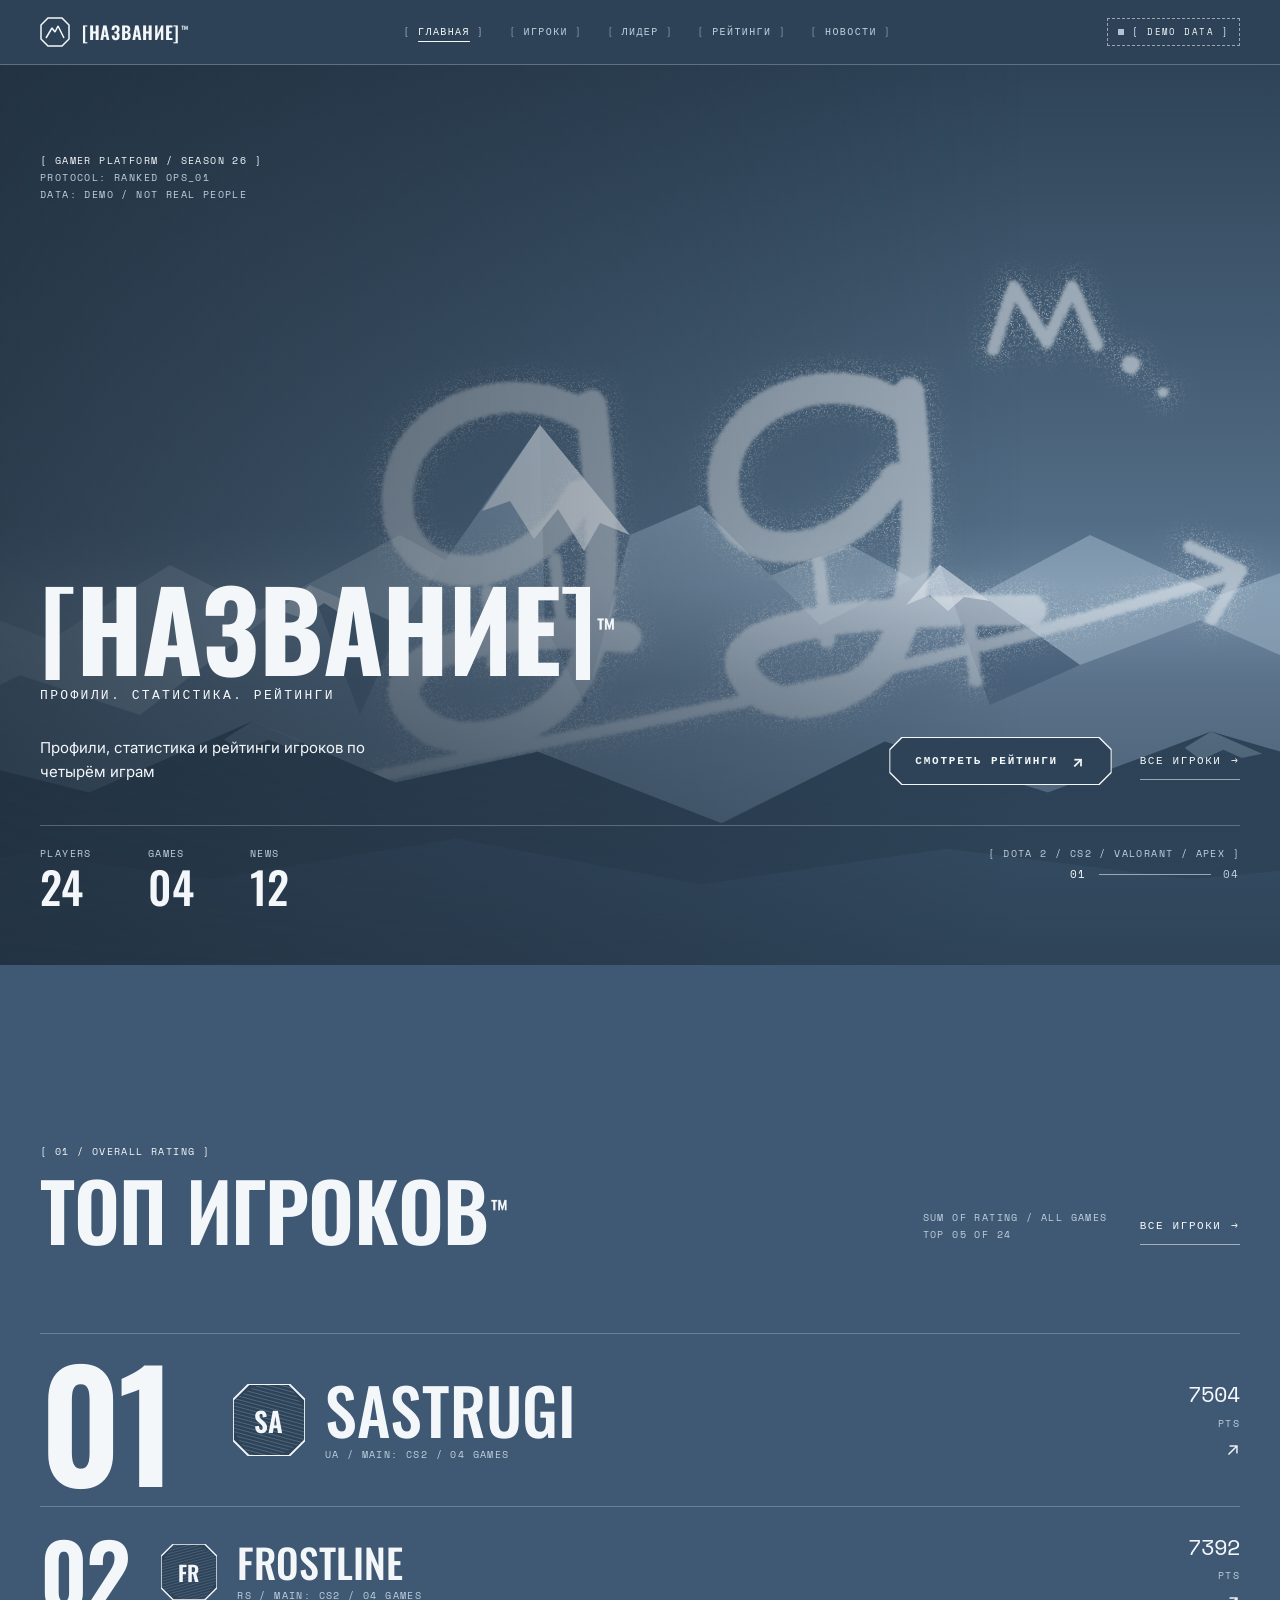
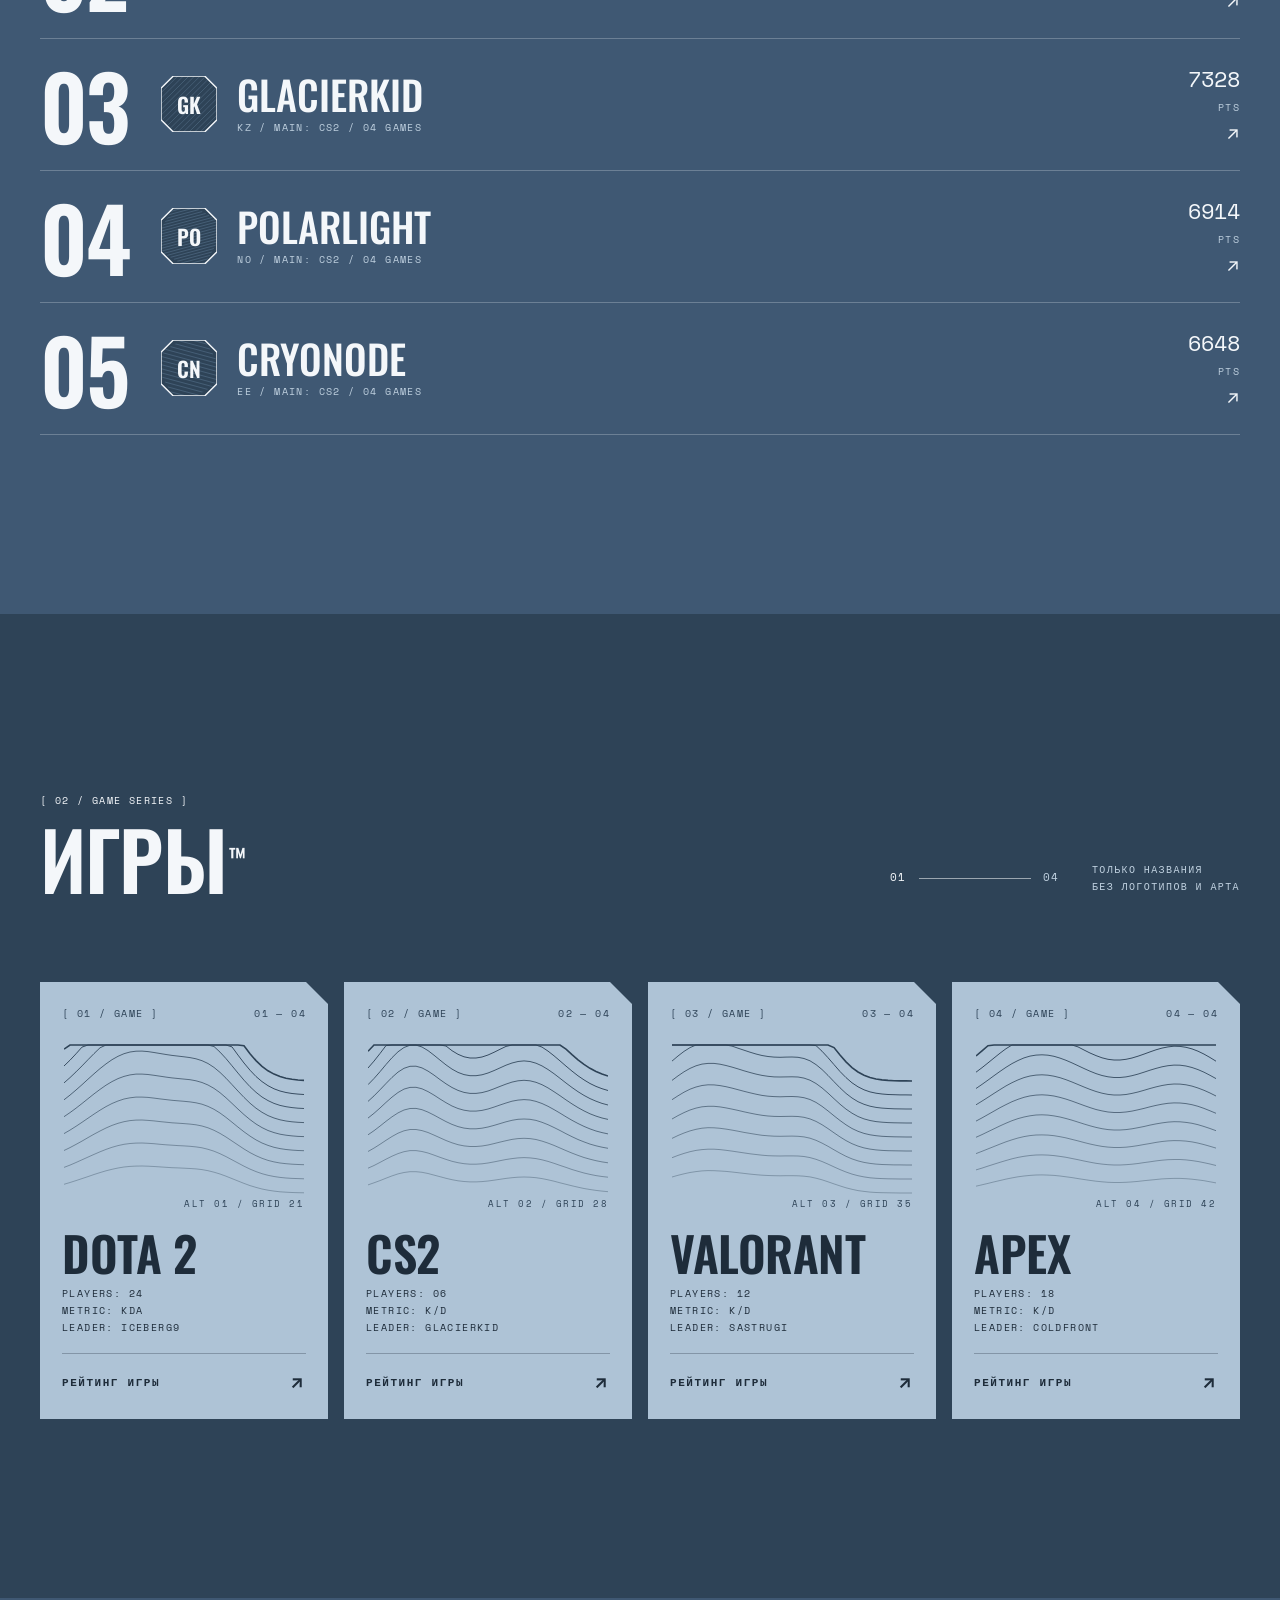
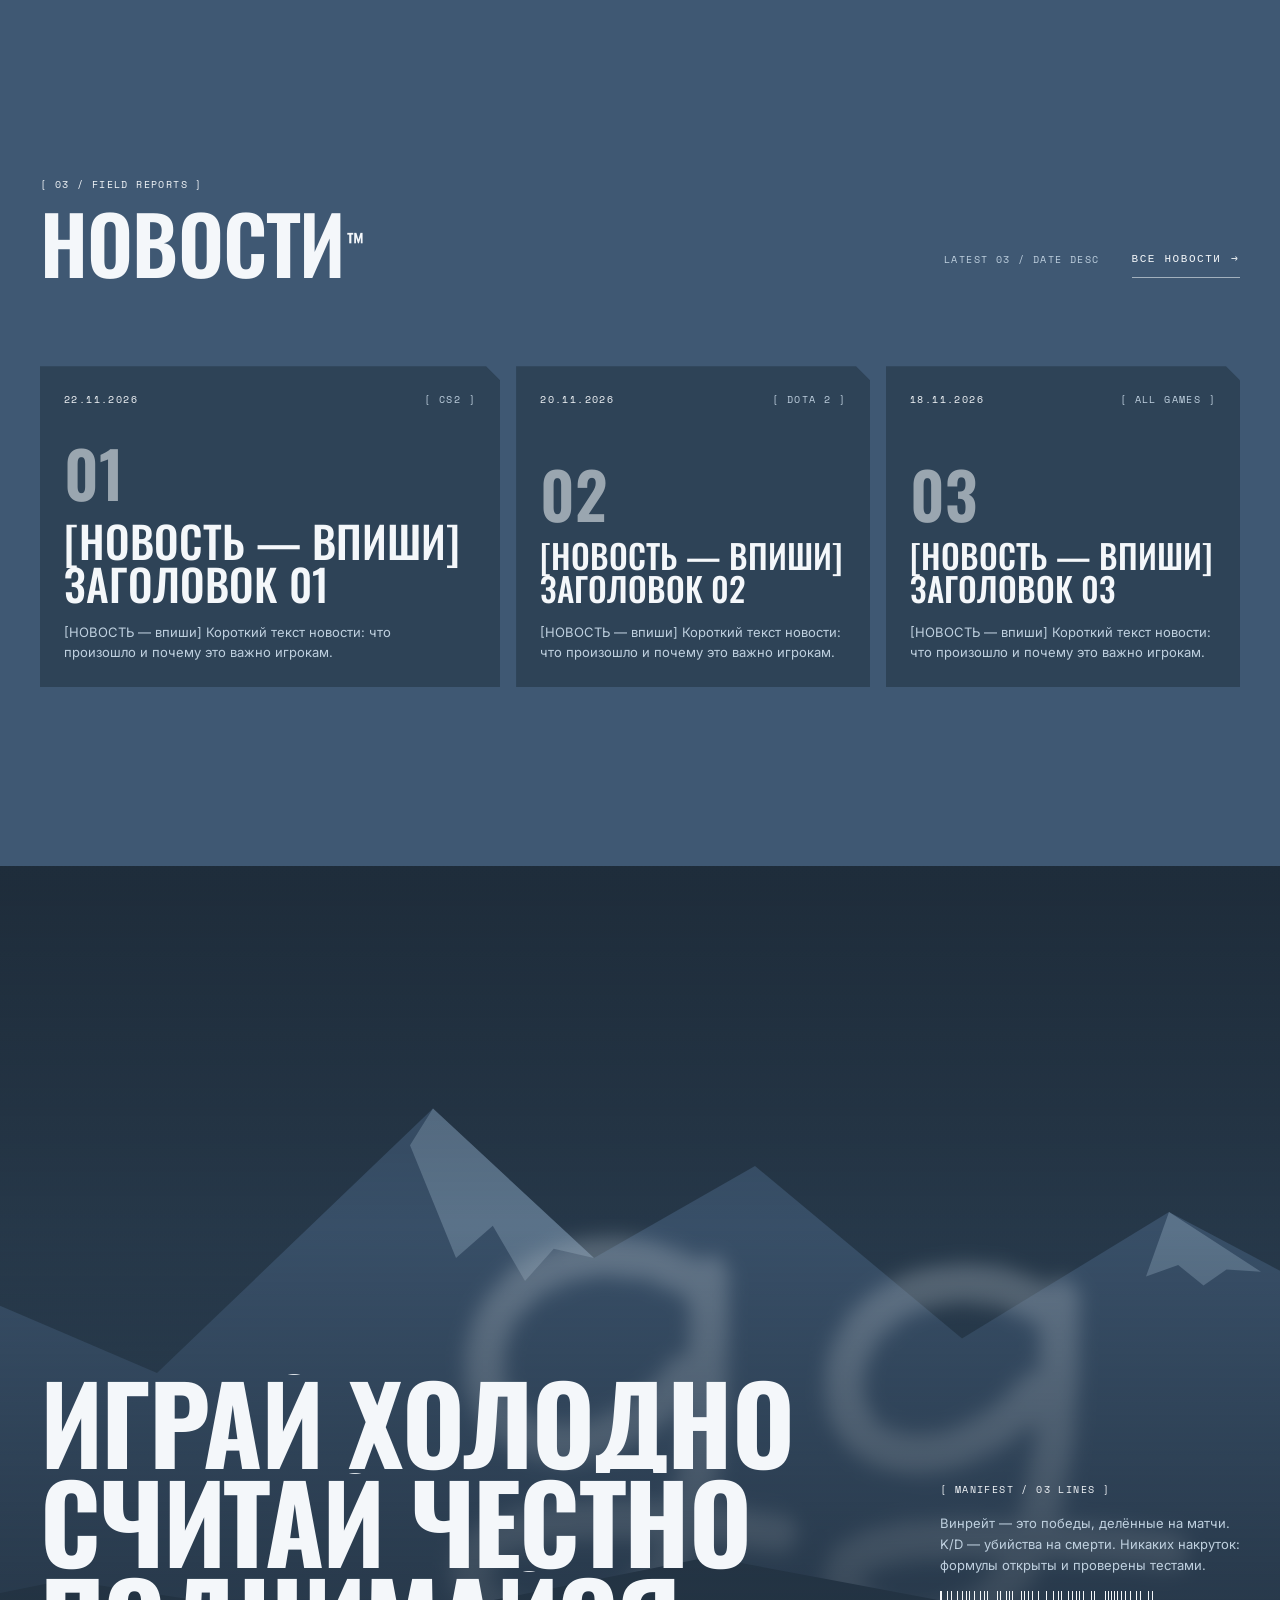
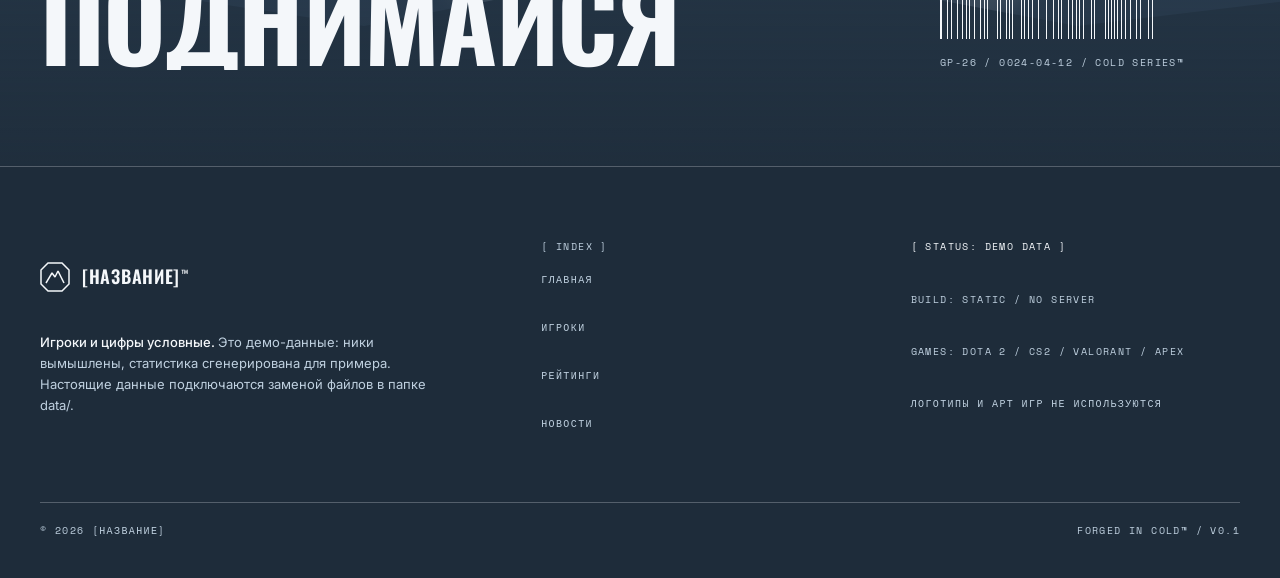
==== index.html @ 5637ffd3 "T01: каркас, стиль Arctic, данные и главная Autopilot-Run: 2026-11-24-arctic-portfolio Requirements:" ====
<!doctype html>
<html lang="ru" class="theme-arctic">
<head>
  <meta charset="utf-8">
  <meta name="viewport" content="width=device-width, initial-scale=1">
  <title>[НАЗВАНИЕ] — платформа для геймеров</title>
  <meta name="description" content="Профили игроков, статистика, рейтинги и новости по Dota 2, CS2, Valorant и Apex Legends. Демо-данные.">
  <meta name="theme-color" content="#2E4357">
  <link rel="icon" href="data:image/svg+xml,%3Csvg xmlns='http://www.w3.org/2000/svg' viewBox='0 0 30 30'%3E%3Crect width='30' height='30' fill='%232E4357'/%3E%3Cpath d='M6 21 L12 11 L15 15 L18 9 L24 21' fill='none' stroke='%23F4F7FA' stroke-width='2'/%3E%3C/svg%3E">
  <link rel="preconnect" href="https://fonts.googleapis.com">
  <link rel="preconnect" href="https://fonts.gstatic.com" crossorigin>
  <link href="https://fonts.googleapis.com/css2?family=Oswald:wght@500;600;700&family=Space+Mono:wght@400;700&family=Inter:wght@400;500&display=swap" rel="stylesheet">
  <link rel="stylesheet" href="css/arctic.css">
  <link rel="stylesheet" href="css/home.css">
  <script>document.documentElement.classList.add("js");</script>
  <script defer src="data/site.js"></script>
  <script defer src="data/games.js"></script>
  <script defer src="data/players.js"></script>
  <script defer src="data/news.js"></script>
  <script defer src="js/core.js"></script>
  <script defer src="js/ui.js"></script>
  <script defer src="js/pages/home.js"></script>
</head>
<body>
  <a class="skip-link" href="#main">К содержанию</a>
  <noscript>
    <p class="noscript-note">[ NO JS ] Профили, статистика и рейтинги собираются скриптом — включите JavaScript. Разделы сайта доступны по ссылкам ниже.</p>
  </noscript>

  <header data-gp-header class="site-header">
    <div class="container site-header__bar">
      <a class="logo" href="index.html"><span class="logo__name">[НАЗВАНИЕ]</span></a>
      <nav class="nav" aria-label="Основное меню">
        <ul class="nav__list">
          <li><a class="nav__link" href="index.html" aria-current="page">[ Главная ]</a></li>
          <li><a class="nav__link" href="players.html">[ Игроки ]</a></li>
          <li><a class="nav__link" href="rankings.html">[ Рейтинги ]</a></li>
          <li><a class="nav__link" href="news.html">[ Новости ]</a></li>
        </ul>
      </nav>
      <span class="demo-badge">[ DEMO DATA ]</span>
    </div>
  </header>

  <main id="main" class="page">
    <!-- HERO: слои глубины — горы → граффити-тег → передний хребет → контент -->
    <section class="hero" aria-labelledby="hero-title">
      <div class="hero__layers" aria-hidden="true">
        <svg class="hero__mountains" data-parallax="0.18" viewBox="0 0 1600 900" preserveAspectRatio="xMidYMax slice" focusable="false">
          <defs>
            <linearGradient id="sky" x1="0" y1="0" x2="0" y2="1">
              <stop offset="0" stop-color="#2E4357"/>
              <stop offset=".55" stop-color="#557089"/>
              <stop offset=".82" stop-color="#8FA8BF"/>
            </linearGradient>
            <linearGradient id="mist" x1="0" y1="0" x2="0" y2="1">
              <stop offset="0" stop-color="#AEC3D6" stop-opacity="0"/>
              <stop offset="1" stop-color="#AEC3D6" stop-opacity=".45"/>
            </linearGradient>
            <linearGradient id="peak" x1="0" y1="0" x2="0" y2="1">
              <stop offset="0" stop-color="#8FA8BF"/>
              <stop offset="1" stop-color="#3F5873"/>
            </linearGradient>
          </defs>
          <rect width="1600" height="900" fill="url(#sky)"/>
          <path d="M0 600 L120 540 L210 575 L330 500 L420 545 L560 470 L650 520 L760 455 L880 530 L1010 480 L1120 540 L1250 470 L1380 530 L1490 490 L1600 540 V900 H0Z" fill="#AEC3D6" opacity=".45"/>
          <rect y="460" width="1600" height="220" fill="url(#mist)"/>
          <path d="M0 700 L180 610 L300 650 L470 520 L560 560 L700 360 L790 470 L860 440 L980 560 L1100 500 L1240 600 L1360 555 L1600 660 V900 H0Z" fill="url(#peak)"/>
          <path d="M700 360 L790 470 L745 640 L705 560 Z M470 520 L560 560 L520 650 Z M1100 500 L1240 600 L1150 640 Z" fill="#3F5873" opacity=".55"/>
          <path d="M700 360 L790 470 L760 458 L744 486 L718 444 L694 474 L670 436 L642 446 Z" fill="#DCE6EF" opacity=".85"/>
          <path d="M470 520 L520 542 L500 548 L484 538 L462 553 L438 545 Z M1100 500 L1150 536 L1124 532 L1108 546 L1090 530 L1066 540 Z" fill="#DCE6EF" opacity=".7"/>
          <rect y="620" width="1600" height="160" fill="url(#mist)"/>
        </svg>

        <svg class="hero__tag" data-parallax="0.08" viewBox="0 0 1000 460" focusable="false">
          <defs>
            <filter id="spray" x="-15%" y="-15%" width="130%" height="130%">
              <feTurbulence type="fractalNoise" baseFrequency=".9" numOctaves="2" seed="7" result="noise"/>
              <feDisplacementMap in="SourceGraphic" in2="noise" scale="9" xChannelSelector="R" yChannelSelector="G" result="rough"/>
              <feMorphology in="SourceAlpha" operator="dilate" radius="9" result="fat"/>
              <feGaussianBlur in="fat" stdDeviation="9" result="halo"/>
              <feColorMatrix in="noise" type="matrix" values="0 0 0 0 .957  0 0 0 0 .969  0 0 0 0 .98  9 0 0 0 -5.1" result="dots"/>
              <feComposite in="dots" in2="halo" operator="in" result="overspray"/>
              <feGaussianBlur in="rough" stdDeviation="1" result="soft"/>
              <feMerge><feMergeNode in="overspray"/><feMergeNode in="soft"/></feMerge>
            </filter>
          </defs>
          <g filter="url(#spray)" fill="none" stroke="#F4F7FA" stroke-linecap="round" stroke-linejoin="round">
            <g stroke-width="30">
              <path d="M300 120 C230 60 110 90 105 180 C100 265 215 280 280 190"/>
              <path d="M300 105 C300 200 300 300 262 360 C225 420 120 430 95 375 C75 330 160 300 310 330"/>
              <path d="M600 140 C535 85 420 115 418 200 C416 275 520 285 585 205"/>
              <path d="M605 125 C605 220 600 310 565 365 C530 420 440 425 420 380 C400 340 470 320 700 345"/>
            </g>
            <g stroke-width="12">
              <path d="M60 438 C300 412 560 400 900 330"/>
              <path d="M858 300 L905 328 L872 372"/>
              <path d="M690 92 L716 34 L742 90 L772 40 L790 98"/>
              <path d="M182 272 L182 332 M250 248 L250 298 M502 278 L502 345 M640 352 L640 398"/>
            </g>
            <g fill="#F4F7FA" stroke="none">
              <circle cx="182" cy="340" r="8"/><circle cx="250" cy="306" r="7"/>
              <circle cx="502" cy="353" r="8"/><circle cx="640" cy="406" r="7"/>
              <circle cx="820" cy="120" r="9"/><circle cx="848" cy="150" r="5"/>
            </g>
          </g>
        </svg>

        <svg class="hero__ridge" data-parallax="0.04" viewBox="0 0 1600 300" preserveAspectRatio="xMidYMax slice" focusable="false">
          <path d="M0 150 L140 100 L260 130 L420 60 L560 120 L700 90 L880 160 L1040 80 L1200 130 L1360 70 L1600 140 V300 H0Z" fill="#2E4357"/>
          <path d="M420 60 L470 80 L455 86 L436 78 L410 90 L392 78 Z M1360 70 L1410 92 L1390 96 L1372 88 L1350 98 L1334 86 Z" fill="#8FA8BF" opacity=".6"/>
          <path d="M0 220 L200 190 L380 215 L620 175 L860 220 L1100 185 L1340 215 L1600 190 V300 H0Z" fill="#3F5873"/>
        </svg>
      </div>

      <div class="container hero__content">
        <div class="hero__meta label-stack" data-reveal>
          <span class="label label--strong">[ GAMER PLATFORM / SEASON 26 ]</span>
          <span class="label">PROTOCOL: RANKED OPS_01</span>
          <span class="label">DATA: DEMO / NOT REAL PEOPLE</span>
        </div>

        <h1 class="h-mega hero__title reveal-lines" id="hero-title">
          <span class="line-mask"><span><span data-site-name>[НАЗВАНИЕ]</span><span class="tm" aria-hidden="true">™</span></span></span>
          <span class="line-mask hero__title-sub" style="--i:1"><span>Профили. Статистика. Рейтинги</span></span>
        </h1>

        <div class="hero__foot">
          <p class="lead hero__lead" data-reveal style="--i:2" data-site-tagline>Профили, статистика и рейтинги игроков по четырём играм</p>
          <div class="hero__actions" data-reveal style="--i:3">
            <a class="btn-oct btn-oct--deep" href="rankings.html"><span>Смотреть рейтинги</span><span class="btn-oct__arrow" aria-hidden="true">↗</span></a>
            <a class="link-arrow" href="players.html">Все игроки <span aria-hidden="true">→</span></a>
          </div>
        </div>

        <dl class="hero__stats" data-reveal style="--i:4">
          <div><dt class="label">PLAYERS</dt><dd data-stat="players">24</dd></div>
          <div><dt class="label">GAMES</dt><dd data-stat="games">04</dd></div>
          <div><dt class="label">NEWS</dt><dd data-stat="news">12</dd></div>
          <div class="hero__stats-counter">
            <dt class="label">[ DOTA 2 / CS2 / VALORANT / APEX ]</dt>
            <dd><span class="counter" aria-label="четыре игры"><span aria-hidden="true">01</span><span class="counter__line" aria-hidden="true"></span><span class="counter__total" aria-hidden="true">04</span></span></dd>
          </div>
        </dl>
      </div>
    </section>

    <!-- ТОП ИГРОКОВ -->
    <section class="section top" aria-labelledby="top-title">
      <div class="container">
        <div class="section-head">
          <div class="section-head__meta">
            <span class="label label--strong" data-reveal>[ 01 / OVERALL RATING ]</span>
            <h2 class="h2" id="top-title" data-reveal>Топ игроков<span class="tm" aria-hidden="true">™</span></h2>
          </div>
          <div class="section-head__aside" data-reveal>
            <div class="label-stack">
              <span class="label">SUM OF RATING / ALL GAMES</span>
              <span class="label">TOP 05 OF 24</span>
            </div>
            <a class="link-arrow" href="players.html">Все игроки <span aria-hidden="true">→</span></a>
          </div>
        </div>
        <ol class="top-list" data-top-list aria-label="Пять лучших игроков по общему рейтингу"></ol>
      </div>
    </section>

    <!-- ИГРЫ -->
    <section class="section section--deep games" aria-labelledby="games-title">
      <div class="container">
        <div class="section-head">
          <div class="section-head__meta">
            <span class="label label--strong" data-reveal>[ 02 / GAME SERIES ]</span>
            <h2 class="h2" id="games-title" data-reveal>Игры<span class="tm" aria-hidden="true">™</span></h2>
          </div>
          <div class="section-head__aside" data-reveal>
            <span class="counter" aria-label="четыре игры"><span aria-hidden="true">01</span><span class="counter__line" aria-hidden="true"></span><span class="counter__total" aria-hidden="true">04</span></span>
            <div class="label-stack">
              <span class="label">ТОЛЬКО НАЗВАНИЯ</span>
              <span class="label">БЕЗ ЛОГОТИПОВ И АРТА</span>
            </div>
          </div>
        </div>
        <ul class="games-grid" data-games-list>
          <li><a class="game-card card-chamfer card-chamfer--light" href="rankings.html?game=dota2"><span class="game-card__name">Dota 2</span></a></li>
          <li><a class="game-card card-chamfer card-chamfer--light" href="rankings.html?game=cs2"><span class="game-card__name">CS2</span></a></li>
          <li><a class="game-card card-chamfer card-chamfer--light" href="rankings.html?game=valorant"><span class="game-card__name">Valorant</span></a></li>
          <li><a class="game-card card-chamfer card-chamfer--light" href="rankings.html?game=apex"><span class="game-card__name">Apex Legends</span></a></li>
        </ul>
      </div>
    </section>

    <!-- НОВОСТИ -->
    <section class="section news" aria-labelledby="news-title">
      <div class="container">
        <div class="section-head">
          <div class="section-head__meta">
            <span class="label label--strong" data-reveal>[ 03 / FIELD REPORTS ]</span>
            <h2 class="h2" id="news-title" data-reveal>Новости<span class="tm" aria-hidden="true">™</span></h2>
          </div>
          <div class="section-head__aside" data-reveal>
            <span class="label">LATEST 03 / DATE DESC</span>
            <a class="link-arrow" href="news.html">Все новости <span aria-hidden="true">→</span></a>
          </div>
        </div>
        <ul class="news-grid" data-news-list></ul>
      </div>
    </section>

    <!-- МАНИФЕСТ -->
    <section class="manifest" aria-labelledby="manifest-title">
      <div class="manifest__layers" aria-hidden="true">
        <svg class="manifest__mountains" data-parallax="-0.06" viewBox="0 0 1600 900" preserveAspectRatio="xMidYMid slice" focusable="false">
          <defs>
            <linearGradient id="msky" x1="0" y1="0" x2="0" y2="1">
              <stop offset="0" stop-color="#1E2C3A"/>
              <stop offset=".6" stop-color="#2E4357"/>
              <stop offset="1" stop-color="#3F5873"/>
            </linearGradient>
            <filter id="noise-blur" x="-10%" y="-10%" width="120%" height="120%">
              <feTurbulence type="fractalNoise" baseFrequency=".6" numOctaves="3" seed="2" result="n"/>
              <feDisplacementMap in="SourceGraphic" in2="n" scale="40" xChannelSelector="R" yChannelSelector="G" result="d"/>
              <feGaussianBlur in="d" stdDeviation="7"/>
            </filter>
          </defs>
          <rect width="1600" height="900" fill="url(#msky)"/>
          <path d="M0 560 L240 420 L380 480 L620 250 L760 380 L900 300 L1080 450 L1260 340 L1600 520 V900 H0Z" fill="#3F5873"/>
          <path d="M620 250 L760 380 L725 372 L700 400 L672 352 L640 380 L600 282 Z M1260 340 L1340 392 L1310 390 L1290 404 L1268 386 L1240 396 Z" fill="#8FA8BF" opacity=".55"/>
          <g transform="translate(-160 150)" filter="url(#noise-blur)" fill="none" stroke="#DCE6EF" stroke-width="34" stroke-linecap="round" opacity=".35">
            <path d="M1020 260 C950 200 830 230 825 320 C820 405 935 420 1000 330 M1020 245 C1020 340 1020 440 982 500 C945 560 840 570 815 515 C795 470 880 440 1080 470"/>
            <path d="M1320 280 C1255 225 1140 255 1138 340 C1136 415 1240 425 1305 345 M1325 265 C1325 360 1320 450 1285 505 C1250 560 1160 565 1140 520 C1120 480 1190 460 1420 485"/>
          </g>
          <path d="M0 720 L300 660 L560 700 L860 640 L1180 700 L1600 650 V900 H0Z" fill="#2E4357"/>
        </svg>
      </div>
      <div class="container manifest__content">
        <h2 class="manifest__title reveal-lines" id="manifest-title">
          <span class="line-mask"><span>Играй холодно</span></span>
          <span class="line-mask" style="--i:1"><span>Считай честно</span></span>
          <span class="line-mask" style="--i:2"><span>Поднимайся</span></span>
        </h2>
        <div class="manifest__side" data-reveal style="--i:2">
          <span class="label label--strong">[ MANIFEST / 03 LINES ]</span>
          <p class="manifest__credo">Винрейт — это победы, делённые на матчи. K/D — убийства на смерти. Никаких накруток: формулы открыты и проверены тестами.</p>
          <svg class="barcode" data-barcode viewBox="0 0 220 48" preserveAspectRatio="none" aria-hidden="true" focusable="false"></svg>
          <span class="label">GP-26 / 0024-04-12 / COLD SERIES™</span>
        </div>
      </div>
    </section>
  </main>

  <footer data-gp-footer class="site-footer">
    <div class="container">
      <p class="site-footer__note"><strong>Игроки и цифры условные.</strong> Это демо-данные для примера.</p>
    </div>
  </footer>
</body>
</html>
---- css/arctic.css ----
/* arctic.css — Arctic Tech-Wear: токены, база и общие компоненты всех страниц.
   Источник: references/DESIGN-SYSTEM.md, раздел 1 и §8 .theme-arctic.
   Один тон (hue ≈ 210°) разной светлоты; без чистого чёрного и белого; радиусы 0. */

/* ---------- 1. Токены ---------- */
.theme-arctic {
  --ice-900: #1E2C3A;
  --ice-800: #2E4357;
  --ice-700: #3F5873;
  --ice-600: #557089;
  --ice-400: #8FA8BF;
  --ice-300: #AEC3D6;
  --ice-100: #DCE6EF;
  --snow: #F4F7FA;

  --bg: #3F5873;
  --bg-deep: #2E4357;
  --surface: #557089;
  --card: #AEC3D6;
  --text: #F4F7FA;
  --muted: #BFD0DF;            /* только на --bg и --bg-deep: контраст ≥ 4.6 */
  --line: rgba(244, 247, 250, .25);
  --line-strong: rgba(244, 247, 250, .55);
  --ink: #1E2C3A;              /* текст на светлых плашках --card / --ice-100 */
  --ink-soft: #2E4357;

  --font-display: 'Oswald', 'Arial Narrow', 'Roboto Condensed', sans-serif-condensed, Impact, sans-serif;
  --font-mono: 'Space Mono', 'JetBrains Mono', ui-monospace, Consolas, monospace;
  --font-body: 'Inter', system-ui, -apple-system, 'Segoe UI', Roboto, sans-serif;

  --radius: 0;
  --chamfer: 14px;
  --container: 1200px;
  --gutter: clamp(16px, 4vw, 40px);
  --section-y: clamp(96px, 14vw, 180px);
  --header-h: 64px;
  --ease: cubic-bezier(.2, .7, .2, 1);

  --fs-mega: clamp(52px, 13.5vw, 110px);
  --fs-display: clamp(44px, 9vw, 96px);
  --fs-h2: clamp(40px, 7.4vw, 80px);
  --fs-h3: clamp(22px, 2.6vw, 30px);
  --fs-body: 14px;
  --fs-label: 10px;
}

/* ---------- 2. База ---------- */
*, *::before, *::after { box-sizing: border-box; }
html { -webkit-text-size-adjust: 100%; scroll-behavior: smooth; }
html, body { margin: 0; padding: 0; }
body {
  background: var(--bg-deep);
  color: var(--text);
  font-family: var(--font-body);
  font-size: var(--fs-body);
  line-height: 1.6;
  overflow-x: hidden;
  -webkit-font-smoothing: antialiased;
  text-rendering: optimizeLegibility;
}
img, svg { display: block; max-width: 100%; }
a { color: inherit; text-decoration: none; }
button { font: inherit; color: inherit; background: none; border: 0; padding: 0; cursor: pointer; border-radius: var(--radius); }
input { font: inherit; border-radius: var(--radius); }
h1, h2, h3, h4, p, ul, ol, figure { margin: 0; }
ul, ol { padding: 0; list-style: none; }
::selection { background: var(--snow); color: var(--ink); }

:focus { outline: none; }
:focus-visible {
  outline: 2px solid var(--snow);
  outline-offset: 3px;
}
.on-light :focus-visible, .on-light:focus-visible { outline-color: var(--ink); }

.visually-hidden {
  position: absolute !important; width: 1px; height: 1px; padding: 0; margin: -1px;
  overflow: hidden; clip: rect(0 0 0 0); white-space: nowrap; border: 0;
}

.skip-link {
  position: absolute; left: 16px; top: -100px; z-index: 100;
  padding: 10px 14px; background: var(--snow); color: var(--ink);
  font: 700 var(--fs-label)/1 var(--font-mono); letter-spacing: .12em; text-transform: uppercase;
}
.skip-link:focus { top: 12px; }

.container {
  width: 100%;
  max-width: calc(var(--container) + var(--gutter) * 2);
  margin: 0 auto;
  padding-left: var(--gutter);
  padding-right: var(--gutter);
}
.page { background: var(--bg); }
.section { padding: var(--section-y) 0; }
.section--deep { background: var(--bg-deep); }

/* ---------- 3. Типографика ---------- */
.display, .h-mega, .h2 {
  font-family: var(--font-display);
  font-weight: 600;
  text-transform: uppercase;
  line-height: .9;
  letter-spacing: -.01em;
  overflow-wrap: anywhere;
}
.h-mega { font-size: var(--fs-mega); font-weight: 700; }
.display { font-size: var(--fs-display); }
.h2 { font-size: var(--fs-h2); }
.h3 {
  font-family: var(--font-display); font-weight: 500; font-size: var(--fs-h3);
  line-height: 1.05; text-transform: uppercase; letter-spacing: .01em;
}
.tm { font-size: .28em; vertical-align: super; letter-spacing: 0; margin-left: .06em; font-weight: 500; }

/* Служебная подпись: mono, мелко, uppercase, в [ скобках ] */
.label {
  font-family: var(--font-mono);
  font-size: var(--fs-label);
  line-height: 1.5;
  letter-spacing: .14em;
  text-transform: uppercase;
  color: var(--muted);
}
.label--bracket::before { content: "[\00a0"; }
.label--bracket::after { content: "\00a0]"; }
.label--strong { color: var(--text); }
.label-stack { display: grid; gap: 2px; }
.lead { font-size: 15px; line-height: 1.65; color: var(--muted); max-width: 42ch; }
.mono { font-family: var(--font-mono); }

/* Счётчик 01 ———— 04 */
.counter {
  display: inline-flex; align-items: center; gap: 12px;
  font-family: var(--font-mono); font-size: 11px; letter-spacing: .14em; color: var(--text);
}
.counter__line { width: clamp(48px, 9vw, 112px); height: 1px; background: var(--line-strong); }
.counter__total { color: var(--muted); }

/* Заголовок секции: подписи столбиком рядом с огромным заголовком */
.section-head {
  display: grid; gap: 28px;
  grid-template-columns: 1fr;
  align-items: end;
  margin-bottom: clamp(48px, 7vw, 88px);
}
.section-head__meta { display: grid; gap: 14px; align-content: end; }
.section-head__aside { display: flex; flex-wrap: wrap; align-items: center; gap: 20px 32px; }
@media (min-width: 900px) {
  .section-head { grid-template-columns: minmax(0, 1fr) auto; }
  .section-head__aside { justify-content: flex-end; }
}

/* ---------- 4. Кнопки ---------- */
/* Октагональная контурная кнопка со стрелкой ↗ — единственная форма CTA на сайте.
   Контур рисуется двумя слоями clip-path: внешний — линия, внутренний — фон. */
.btn-oct {
  --oct: 12px;
  --oct-line: var(--snow);
  --oct-fill: var(--bg);
  position: relative; isolation: isolate;
  display: inline-flex; align-items: center; justify-content: center; gap: 14px;
  min-height: 48px; padding: 0 26px;
  font-family: var(--font-mono); font-size: 11px; font-weight: 700;
  letter-spacing: .16em; text-transform: uppercase; color: var(--text);
  background: var(--oct-line);
  clip-path: polygon(var(--oct) 0, calc(100% - var(--oct)) 0, 100% var(--oct), 100% calc(100% - var(--oct)),
    calc(100% - var(--oct)) 100%, var(--oct) 100%, 0 calc(100% - var(--oct)), 0 var(--oct));
  transition: color .25s var(--ease);
}
.btn-oct::before {
  content: ""; position: absolute; inset: 1px; z-index: -1;
  background: var(--oct-fill);
  clip-path: inherit;
  transition: background-color .25s var(--ease);
}
.btn-oct__arrow { font-family: var(--font-body); font-size: 15px; line-height: 1; transition: transform .25s var(--ease); }
.btn-oct:hover::before { background: var(--oct-line); }
.btn-oct:hover { color: var(--ink); }
.btn-oct:hover .btn-oct__arrow { transform: translate(2px, -2px); }
/* clip-path режет outline — фокус показываем инверсией */
.btn-oct:focus-visible { outline: none; color: var(--ink); }
.btn-oct:focus-visible::before { background: var(--oct-line); inset: 3px; }
.btn-oct--deep { --oct-fill: var(--bg-deep); }
.btn-oct--on-light { --oct-line: var(--ink); --oct-fill: var(--card); color: var(--ink); }
.btn-oct--on-light:hover, .btn-oct--on-light:focus-visible { color: var(--snow); }

/* Кнопка-контур: фильтры, переключатели, сброс */
.btn-outline {
  display: inline-flex; align-items: center; justify-content: center; gap: 8px;
  min-height: 40px; padding: 0 16px;
  border: 1px solid var(--line-strong);
  font-family: var(--font-mono); font-size: var(--fs-label); letter-spacing: .14em; text-transform: uppercase;
  color: var(--text); background: transparent;
  transition: background-color .2s var(--ease), color .2s var(--ease), border-color .2s var(--ease);
}
.btn-outline:hover { border-color: var(--snow); }
.btn-outline[aria-pressed="true"], .btn-outline.is-active { background: var(--snow); color: var(--ink); border-color: var(--snow); }

/* Текстовая ссылка со стрелкой */
.link-arrow {
  display: inline-flex; align-items: center; gap: 10px;
  font-family: var(--font-mono); font-size: 11px; letter-spacing: .14em; text-transform: uppercase;
  padding: 10px 0; border-bottom: 1px solid var(--line-strong);
}
.link-arrow:hover { border-bottom-color: var(--snow); }

/* ---------- 5. Карточка со срезанным углом ---------- */
.card-chamfer {
  position: relative;
  clip-path: polygon(0 0, calc(100% - var(--chamfer)) 0, 100% var(--chamfer), 100% 100%, 0 100%);
  background: var(--bg-deep);
  color: var(--text);
}
.card-chamfer--light { background: var(--card); color: var(--ink); }
.card-chamfer--light .label { color: var(--ink-soft); }
.card-chamfer--surface { background: var(--surface); }
.card-chamfer--surface .label { color: var(--text); }
/* фокус внутри clip-path не виден снаружи — рисуем его внутри */
a.card-chamfer:focus-visible { outline: none; box-shadow: inset 0 0 0 2px var(--snow); }
a.card-chamfer--light:focus-visible { box-shadow: inset 0 0 0 2px var(--ink); }

/* ---------- 6. Шапка ---------- */
.site-header {
  position: sticky; top: 0; z-index: 50;
  background: rgba(46, 67, 87, .86);
  -webkit-backdrop-filter: blur(10px); backdrop-filter: blur(10px);
  border-bottom: 1px solid var(--line);
}
.site-header__bar {
  display: flex; align-items: center; justify-content: space-between; gap: 16px;
  min-height: var(--header-h);
}
.logo { display: inline-flex; align-items: center; gap: 12px; min-height: 44px; }
.logo__mark { width: 30px; height: 30px; flex: none; }
.logo__name {
  font-family: var(--font-display); font-weight: 600; font-size: 18px; letter-spacing: .04em;
  text-transform: uppercase; white-space: nowrap;
}
.logo__name .tm { font-size: .5em; }

.nav__list { display: flex; align-items: center; gap: 4px; }
.nav__link {
  display: inline-flex; align-items: center; min-height: 44px; padding: 0 10px;
  font-family: var(--font-mono); font-size: var(--fs-label); letter-spacing: .14em; text-transform: uppercase;
  color: var(--muted); white-space: nowrap;
  transition: color .2s var(--ease);
}
.nav__link:hover { color: var(--text); }
.nav__link .br { opacity: .6; }
.nav__link[aria-current="page"] { color: var(--text); }
.nav__link[aria-current="page"] .nav__text { text-decoration: underline; text-underline-offset: 6px; text-decoration-thickness: 1px; }

.site-header__tools { display: flex; align-items: center; gap: 10px; }
.demo-badge {
  display: inline-flex; align-items: center; gap: 8px; min-height: 28px; padding: 0 10px;
  border: 1px dashed var(--line-strong);
  font-family: var(--font-mono); font-size: 9px; letter-spacing: .16em; text-transform: uppercase; color: var(--text);
  white-space: nowrap;
}
.demo-badge__dot { width: 6px; height: 6px; background: var(--ice-300); flex: none; }

.burger {
  display: none; width: 44px; height: 44px; border: 1px solid var(--line-strong);
  align-items: center; justify-content: center;
}
.burger__lines, .burger__lines::before, .burger__lines::after {
  display: block; width: 18px; height: 1px; background: var(--snow); position: relative;
  transition: transform .25s var(--ease), background-color .25s var(--ease);
}
.burger__lines::before, .burger__lines::after { content: ""; position: absolute; left: 0; }
.burger__lines::before { top: -6px; }
.burger__lines::after { top: 6px; }
.burger[aria-expanded="true"] .burger__lines { background: transparent; }
.burger[aria-expanded="true"] .burger__lines::before { transform: translateY(6px) rotate(45deg); }
.burger[aria-expanded="true"] .burger__lines::after { transform: translateY(-6px) rotate(-45deg); }

@media (max-width: 767.98px) {
  .burger { display: inline-flex; }
  .site-header .nav {
    position: absolute; left: 0; right: 0; top: 100%;
    background: var(--bg-deep); border-bottom: 1px solid var(--line);
    padding: 8px var(--gutter) 24px;
  }
  .js .site-header .nav { display: none; }
  .js .site-header.is-open .nav { display: block; }
  .nav__list { flex-direction: column; align-items: stretch; gap: 0; }
  .nav__link { display: flex; font-size: 12px; min-height: 52px; border-bottom: 1px solid var(--line); padding: 0; }
  .logo__name { font-size: 16px; }
  .demo-badge { font-size: 8px; padding: 0 8px; letter-spacing: .12em; }
}
@media (max-width: 359.98px) { .demo-badge__text-long { display: none; } }

/* ---------- 7. Футер ---------- */
.site-footer { background: var(--ice-900); padding: 72px 0 40px; border-top: 1px solid var(--line); }
.site-footer__grid { display: grid; gap: 40px; grid-template-columns: 1fr; }
.site-footer__note { max-width: 52ch; color: var(--muted); font-size: 13px; }
.site-footer__note strong { color: var(--text); font-weight: 500; }
.site-footer__nav { display: grid; gap: 4px; align-content: start; }
.site-footer__bottom {
  display: flex; flex-wrap: wrap; justify-content: space-between; gap: 12px;
  margin-top: 56px; padding-top: 20px; border-top: 1px solid var(--line);
}
@media (min-width: 768px) { .site-footer__grid { grid-template-columns: 1.4fr 1fr 1fr; } }

/* ---------- 8. Переключатель игр ---------- */
.game-switch { display: flex; flex-wrap: wrap; gap: 8px; }

/* ---------- 9. Таблица ---------- */
.table-wrap { width: 100%; }
.gp-table { width: 100%; border-collapse: collapse; font-size: 13px; }
.gp-table th, .gp-table td { padding: 16px 12px; text-align: left; border-bottom: 1px solid var(--line); vertical-align: middle; }
.gp-table th {
  font-family: var(--font-mono); font-size: var(--fs-label); font-weight: 400; letter-spacing: .14em;
  text-transform: uppercase; color: var(--muted); white-space: nowrap;
}
.gp-table th button { display: inline-flex; align-items: center; gap: 6px; min-height: 32px; letter-spacing: inherit; text-transform: inherit; }
.gp-table th[aria-sort] button { color: var(--text); }
.gp-table .num { text-align: right; font-family: var(--font-mono); font-variant-numeric: tabular-nums; }
.gp-table th.num button { margin-left: auto; }
.gp-table tbody tr { transition: background-color .2s var(--ease); }
.gp-table tbody tr:hover { background: rgba(244, 247, 250, .05); }
@media (max-width: 767.98px) {
  .gp-table .col-secondary { display: none; }
  .gp-table th, .gp-table td { padding: 14px 6px; }
}

/* ---------- 10. Пустое состояние ---------- */
.empty-state {
  display: grid; justify-items: start; gap: 20px;
  padding: clamp(40px, 7vw, 80px) clamp(20px, 5vw, 56px);
  border: 1px dashed var(--line-strong);
}
.empty-state__title { font-family: var(--font-display); font-size: clamp(28px, 4.4vw, 44px); font-weight: 500; text-transform: uppercase; line-height: 1; overflow-wrap: anywhere; }

/* ---------- 11. Аватар ---------- */
.avatar { flex: none; color: var(--text); }
.avatar__bg { fill: var(--bg-deep); }
.avatar__hatch { stroke: var(--surface); }
.avatar text { font-family: var(--font-display); font-weight: 600; letter-spacing: .02em; }

/* ---------- 12. Поле ввода ---------- */
.field {
  width: 100%; min-height: 48px; padding: 0 16px;
  background: transparent; color: var(--text);
  border: 1px solid var(--line-strong);
  font-family: var(--font-mono); font-size: 13px; letter-spacing: .06em;
}
.field::placeholder { color: var(--muted); opacity: 1; }
.field:focus-visible { outline-offset: 0; border-color: var(--snow); }

/* ---------- 13. Noscript ---------- */
.noscript-note {
  margin: 0; padding: 14px var(--gutter);
  background: var(--ice-100); color: var(--ink);
  font-family: var(--font-mono); font-size: 12px; letter-spacing: .04em;
}

/* ---------- 14. Появление при скролле ---------- */
.js [data-reveal] {
  opacity: 0; transform: translateY(24px);
  transition: opacity .7s var(--ease), transform .7s var(--ease);
  transition-delay: calc(var(--i, 0) * 70ms);
}
.js [data-reveal].is-in { opacity: 1; transform: none; }
/* построчно из-под маски */
.line-mask { display: block; overflow: hidden; padding-bottom: .04em; }
.line-mask > span { display: block; }
.js .reveal-lines .line-mask > span {
  transform: translateY(105%);
  transition: transform .9s var(--ease);
  transition-delay: calc(var(--i, 0) * 90ms + 120ms);
}
.js .reveal-lines.is-in .line-mask > span { transform: none; }

@media (prefers-reduced-motion: reduce) {
  html { scroll-behavior: auto; }
  *, *::before, *::after { animation: none !important; transition: none !important; }
  .js [data-reveal], .js .reveal-lines .line-mask > span { opacity: 1; transform: none; }
  [data-parallax] { transform: none !important; }
}
---- css/home.css ----
/* home.css — только главная: hero, топ игроков, карточки игр, новости, манифест. */

/* ---------- HERO ---------- */
.hero {
  position: relative; isolation: isolate; overflow: hidden;
  min-height: min(100svh, 940px);
  display: flex; align-items: stretch;
  background: var(--bg-deep);
}
.hero__layers { position: absolute; inset: 0; z-index: 0; pointer-events: none; }
.hero__mountains, .hero__ridge { position: absolute; left: 0; width: 100%; }
.hero__mountains { top: 0; height: 100%; }
.hero__ridge { bottom: -1px; height: 34%; min-height: 140px; }
.hero__tag {
  position: absolute; z-index: 1;
  right: -4%; top: 22%;
  width: min(92vw, 1040px);
  max-width: none;
  opacity: .5;
  mix-blend-mode: screen;
  transform-origin: 60% 50%;
}
.hero__tag { rotate: -6deg; }
.hero__ridge { z-index: 2; }
/* Затемнение снизу и слева — под текстом контраст AA */
.hero__layers::after {
  content: ""; position: absolute; inset: 0; z-index: 3;
  background:
    linear-gradient(90deg, rgba(30, 44, 58, .72) 0%, rgba(30, 44, 58, .25) 55%, rgba(30, 44, 58, 0) 80%),
    linear-gradient(0deg, rgba(46, 67, 87, .95) 0%, rgba(46, 67, 87, 0) 42%);
}

.hero__content {
  position: relative; z-index: 4;
  display: grid; grid-template-rows: auto 1fr auto auto; gap: 32px;
  padding-top: clamp(40px, 7vw, 88px);
  padding-bottom: clamp(32px, 5vw, 56px);
}
.hero__meta { align-self: start; }
.hero__title { align-self: end; max-width: 11ch; font-size: clamp(60px, 17vw, 110px); }
.hero__title .tm { font-size: .22em; }
.hero__title-sub {
  margin-top: .35em;
  font-family: var(--font-mono); font-size: clamp(11px, 1.2vw, 13px); font-weight: 400;
  letter-spacing: .18em; line-height: 1.4; color: var(--text);
}
.hero__foot { display: grid; gap: 28px; align-items: end; }
.hero__lead { color: var(--text); }
.hero__actions { display: flex; flex-wrap: wrap; align-items: center; gap: 20px 28px; }

.hero__stats {
  margin: 8px 0 0;
  display: grid; grid-template-columns: repeat(3, minmax(0, 1fr)); gap: 16px;
  padding-top: 20px; border-top: 1px solid var(--line);
}
.hero__stats > div { display: grid; gap: 4px; align-content: start; }
.hero__stats dd {
  margin: 0; font-family: var(--font-display); font-weight: 500;
  font-size: clamp(30px, 4.4vw, 44px); line-height: 1; font-variant-numeric: tabular-nums;
}
.hero__stats-counter { grid-column: 1 / -1; }
.hero__stats-counter dd { font-size: inherit; }

@media (min-width: 900px) {
  .hero__foot { grid-template-columns: minmax(0, 1fr) auto; }
  .hero__stats { grid-template-columns: repeat(3, auto) 1fr; gap: 56px; }
  .hero__stats-counter { grid-column: auto; justify-items: end; text-align: right; }
}
@media (max-width: 767.98px) {
  .hero__tag { top: 30%; right: -18%; width: 128vw; }
}

/* ---------- ТОП ИГРОКОВ ---------- */
.top-list { border-top: 1px solid var(--line); }
.top-row { border-bottom: 1px solid var(--line); }
.top-row__link {
  display: grid; align-items: center; gap: 12px 20px;
  grid-template-columns: auto auto minmax(0, 1fr) auto;
  padding: 22px 0;
  transition: background-color .25s var(--ease), padding .35s var(--ease);
}
.top-row__place {
  font-family: var(--font-display); font-weight: 600; line-height: .85;
  font-size: clamp(40px, 7vw, 88px); letter-spacing: -.02em; min-width: 1.15em;
  color: var(--text); font-variant-numeric: tabular-nums;
}
.top-row__who { display: grid; gap: 6px; min-width: 0; }
.top-row__nick {
  font-family: var(--font-display); font-weight: 500; text-transform: uppercase;
  font-size: clamp(22px, 3.2vw, 40px); line-height: 1; overflow-wrap: anywhere;
}
.top-row__score { display: grid; justify-items: end; gap: 4px; text-align: right; }
.top-row__points { font-family: var(--font-mono); font-size: clamp(16px, 2vw, 22px); font-variant-numeric: tabular-nums; }
.top-row__arrow { font-size: 18px; transition: transform .25s var(--ease); }
.top-row__link:hover, .top-row__link:focus-visible { background: rgba(244, 247, 250, .05); padding-left: 16px; padding-right: 16px; }
.top-row__link:hover .top-row__arrow { transform: translate(3px, -3px); }
.top-row__link:focus-visible { outline-offset: -2px; }
.top-row--first .top-row__place { font-size: clamp(64px, 12vw, 150px); }
.top-row--first .top-row__nick { font-size: clamp(30px, 5vw, 64px); }

@media (max-width: 599.98px) {
  .top-row__link { grid-template-columns: auto auto minmax(0, 1fr); }
  .top-row__score { grid-column: 2 / -1; justify-items: start; text-align: left; grid-auto-flow: column; justify-content: start; gap: 14px; align-items: baseline; }
  .top-row__link .avatar { width: 44px; height: 44px; }
}

/* ---------- ИГРЫ ---------- */
.games-grid { display: grid; gap: 16px; grid-template-columns: 1fr; }
@media (min-width: 640px) { .games-grid { grid-template-columns: repeat(2, minmax(0, 1fr)); } }
@media (min-width: 1100px) { .games-grid { grid-template-columns: repeat(4, minmax(0, 1fr)); } }
.games-grid > li { min-width: 0; }

.game-card {
  --chamfer: 22px;
  display: grid; grid-template-rows: auto 1fr auto; gap: 20px;
  min-height: 420px; padding: 24px 22px 22px;
  overflow: hidden;
}
.game-card__top { display: flex; justify-content: space-between; align-items: start; gap: 12px; }
.game-card__art {
  align-self: center; justify-self: center; width: 100%; max-width: 240px;
  color: var(--ink-soft); transition: transform .6s var(--ease);
}
.game-card:hover .game-card__art { transform: scale(1.04); }
.game-card__name {
  font-family: var(--font-display); font-weight: 600; text-transform: uppercase;
  font-size: clamp(34px, 4vw, 48px); line-height: .9; letter-spacing: -.01em; overflow-wrap: anywhere;
}
.game-card__name .tm { font-size: .32em; }
.game-card__specs { display: grid; gap: 2px; margin-top: 12px; }
.game-card__specs .label { color: var(--ink); }
.game-card__bottom { display: grid; gap: 18px; }
.game-card__cta {
  display: flex; justify-content: space-between; align-items: center;
  padding-top: 14px; border-top: 1px solid rgba(30, 44, 58, .3);
  font-family: var(--font-mono); font-size: 11px; font-weight: 700; letter-spacing: .14em; text-transform: uppercase;
}
.game-card__cta-arrow { font-family: var(--font-body); font-size: 18px; transition: transform .25s var(--ease); }
.game-card:hover .game-card__cta-arrow { transform: translate(3px, -3px); }

/* ---------- НОВОСТИ ---------- */
.news-grid { display: grid; gap: 16px; grid-template-columns: 1fr; }
@media (min-width: 900px) { .news-grid { grid-template-columns: 1.3fr 1fr 1fr; } }
.news-grid > li { min-width: 0; }
.news-card {
  display: grid; align-content: space-between; gap: 40px;
  height: 100%; min-height: 300px; padding: 26px 24px 24px;
}
.news-card__meta { display: flex; flex-wrap: wrap; justify-content: space-between; gap: 8px; }
.news-card__title {
  font-family: var(--font-display); font-weight: 500; text-transform: uppercase;
  font-size: clamp(24px, 2.6vw, 34px); line-height: 1; overflow-wrap: anywhere;
}
.news-grid > li:first-child .news-card__title { font-size: clamp(28px, 3.4vw, 46px); }
.news-card__excerpt { margin-top: 16px; color: var(--muted); font-size: 13px; max-width: 46ch; }
.news-card__no { font-family: var(--font-display); font-size: 64px; line-height: .8; color: var(--line-strong); font-weight: 600; }
.news-card__head { display: flex; justify-content: space-between; align-items: end; gap: 16px; }

/* ---------- МАНИФЕСТ ---------- */
.manifest {
  position: relative; isolation: isolate; overflow: hidden;
  min-height: min(100svh, 900px);
  display: flex; align-items: flex-end;
  background: var(--ice-900);
}
.manifest__layers { position: absolute; inset: 0; z-index: 0; }
.manifest__mountains { width: 100%; height: 115%; position: absolute; top: -5%; left: 0; }
.manifest__layers::after {
  content: ""; position: absolute; inset: 0;
  background: linear-gradient(0deg, rgba(30, 44, 58, .9) 0%, rgba(30, 44, 58, .2) 60%, rgba(30, 44, 58, .5) 100%);
}
.manifest__content {
  position: relative; z-index: 1;
  display: grid; gap: 48px; align-items: end;
  padding-top: var(--section-y); padding-bottom: clamp(48px, 8vw, 96px);
}
.manifest__title {
  font-family: var(--font-display); font-weight: 700; text-transform: uppercase;
  font-size: clamp(38px, 12vw, 120px); line-height: .88; letter-spacing: -.015em;
}
.manifest__side { display: grid; gap: 16px; max-width: 300px; }
.manifest__credo { font-size: 13px; color: var(--muted); }
.barcode { width: 220px; height: 48px; color: var(--text); }
.barcode rect { fill: currentColor; }
@media (min-width: 1000px) {
  .manifest__content { grid-template-columns: minmax(0, 1fr) 300px; }
  .manifest__title { font-size: min(8.4vw, 120px); }
}
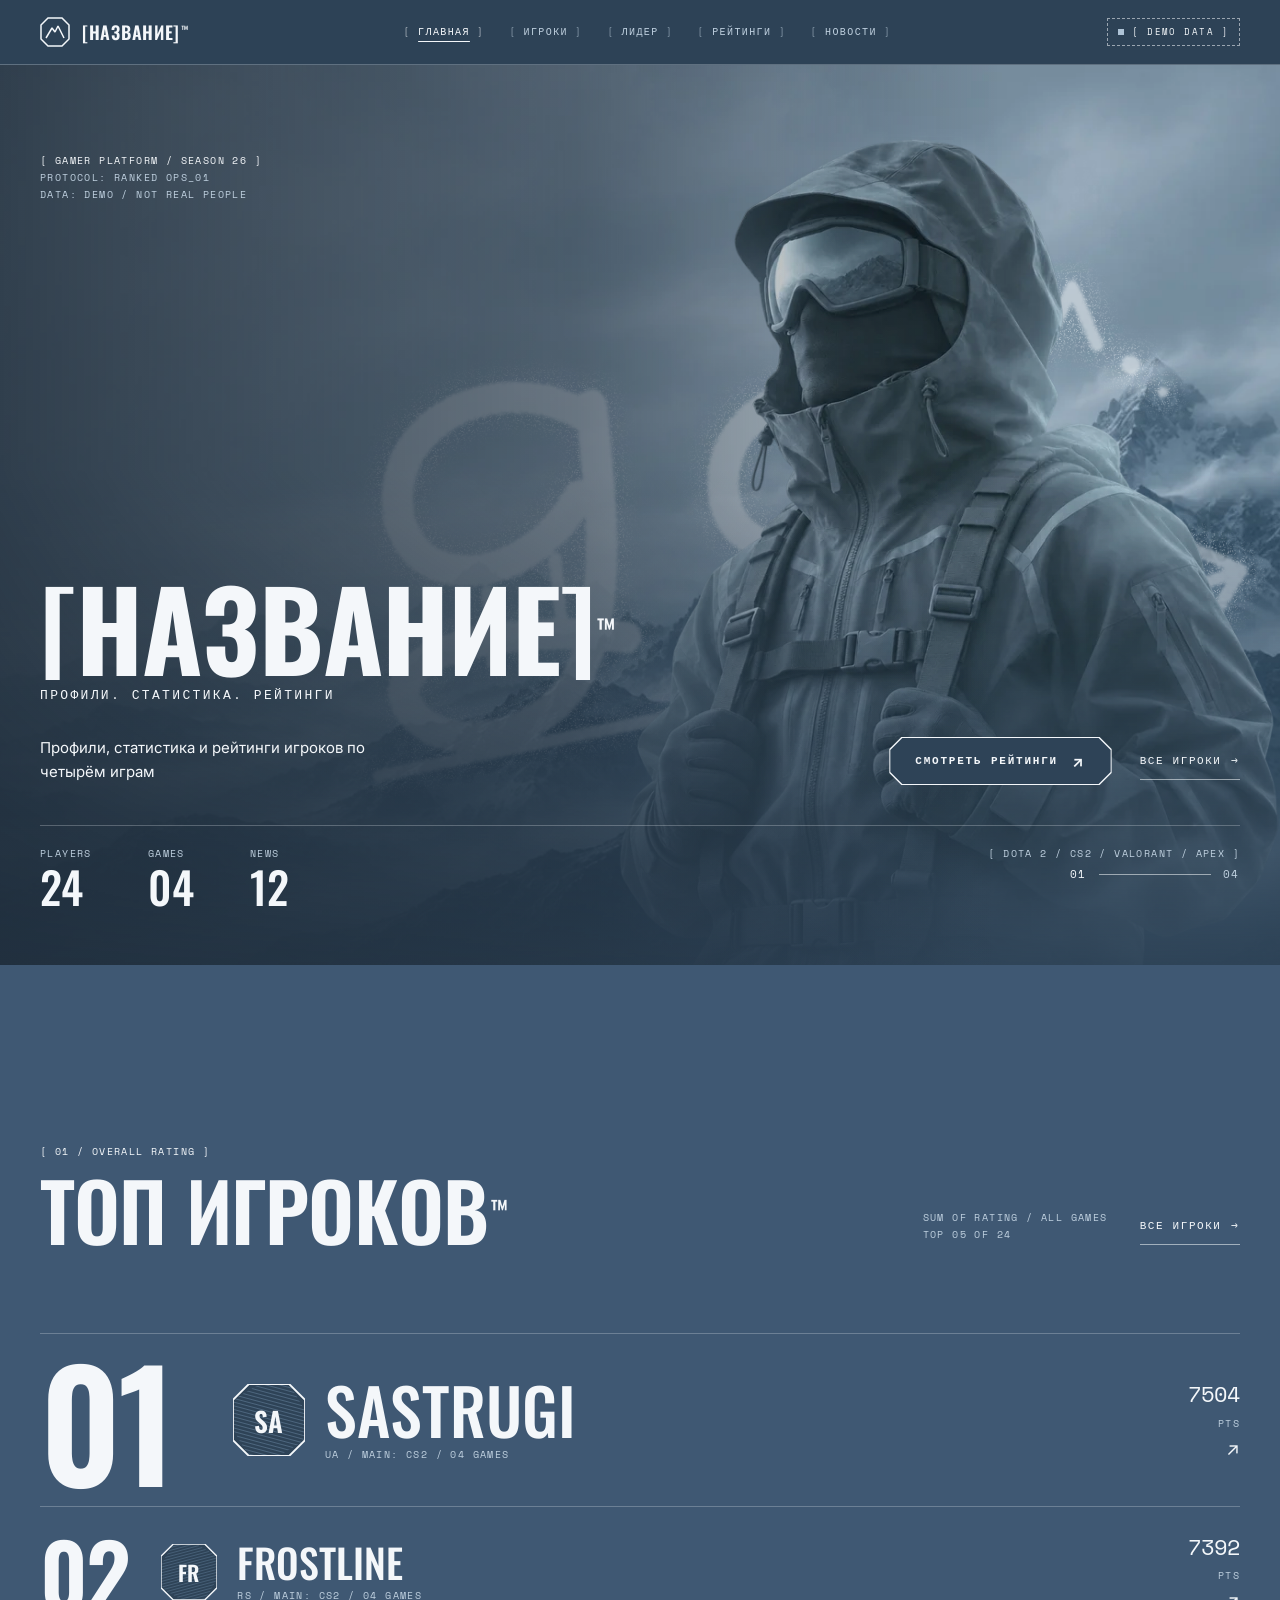
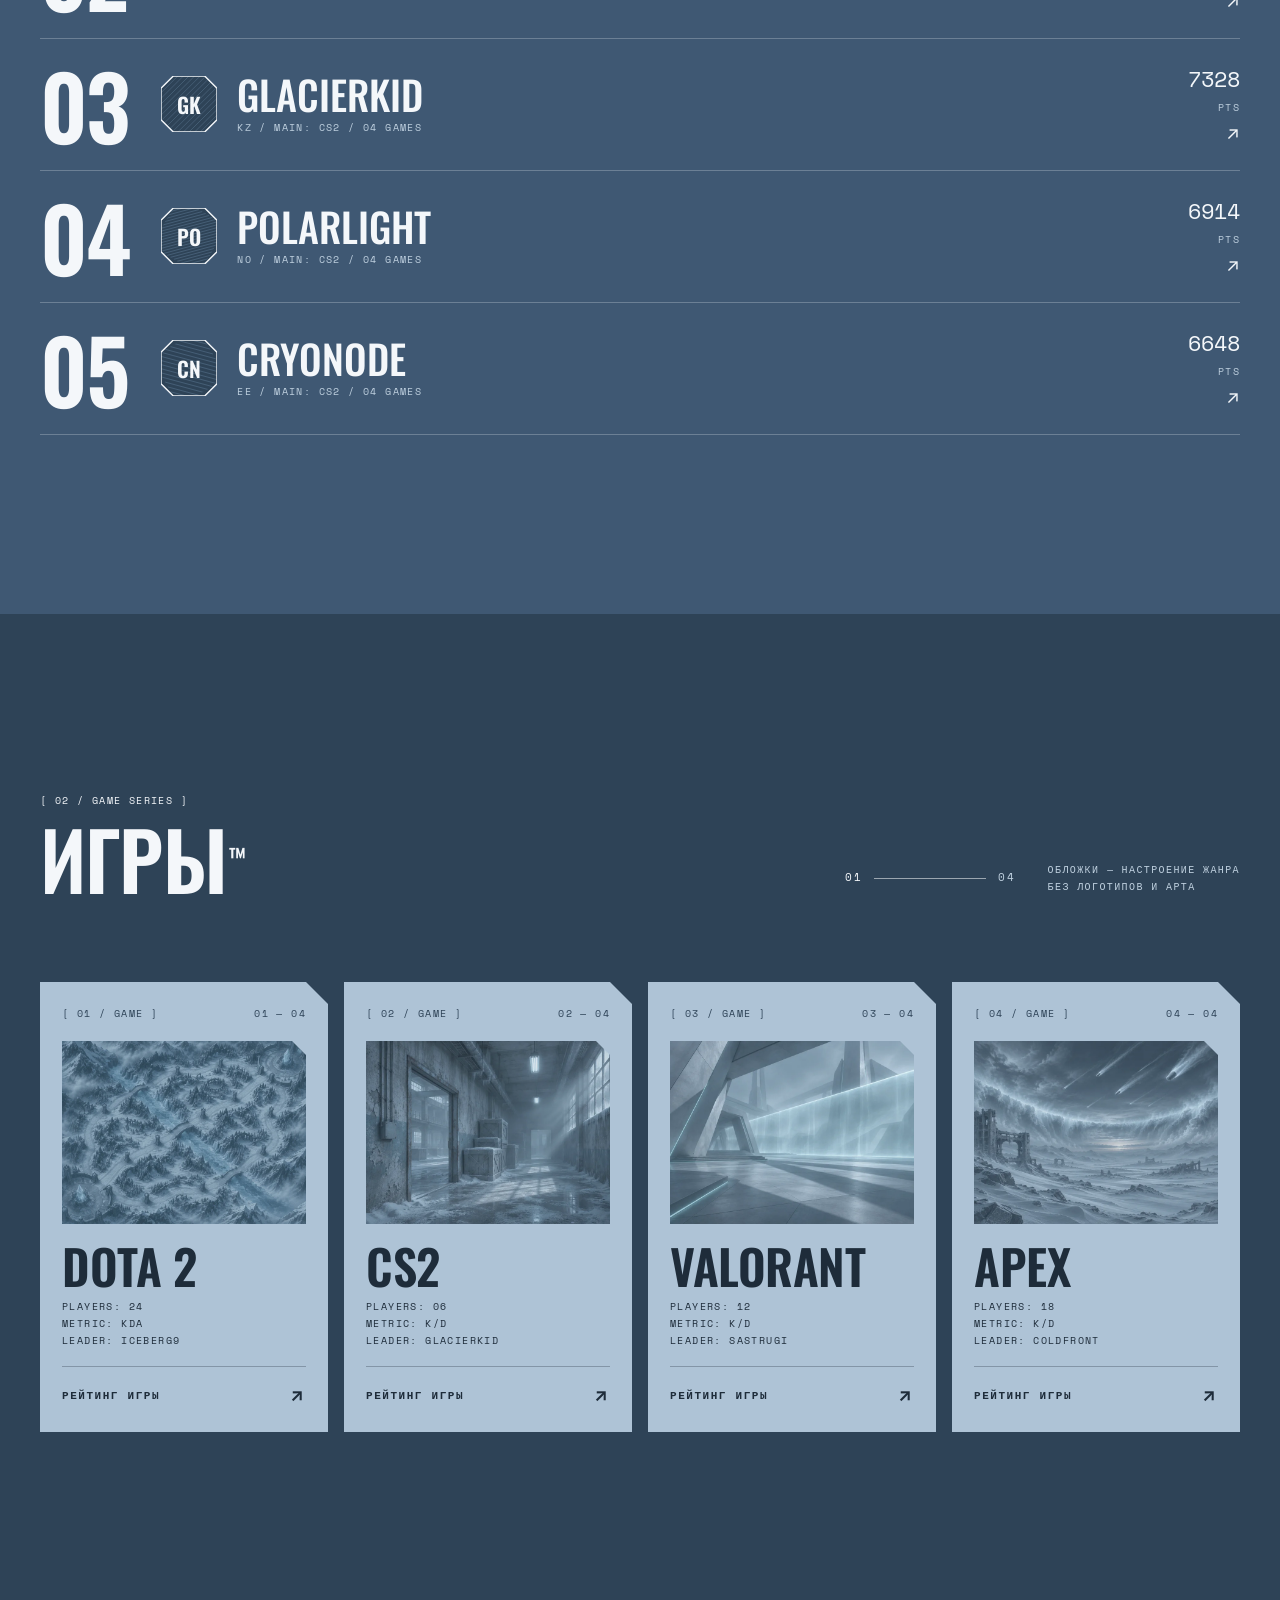
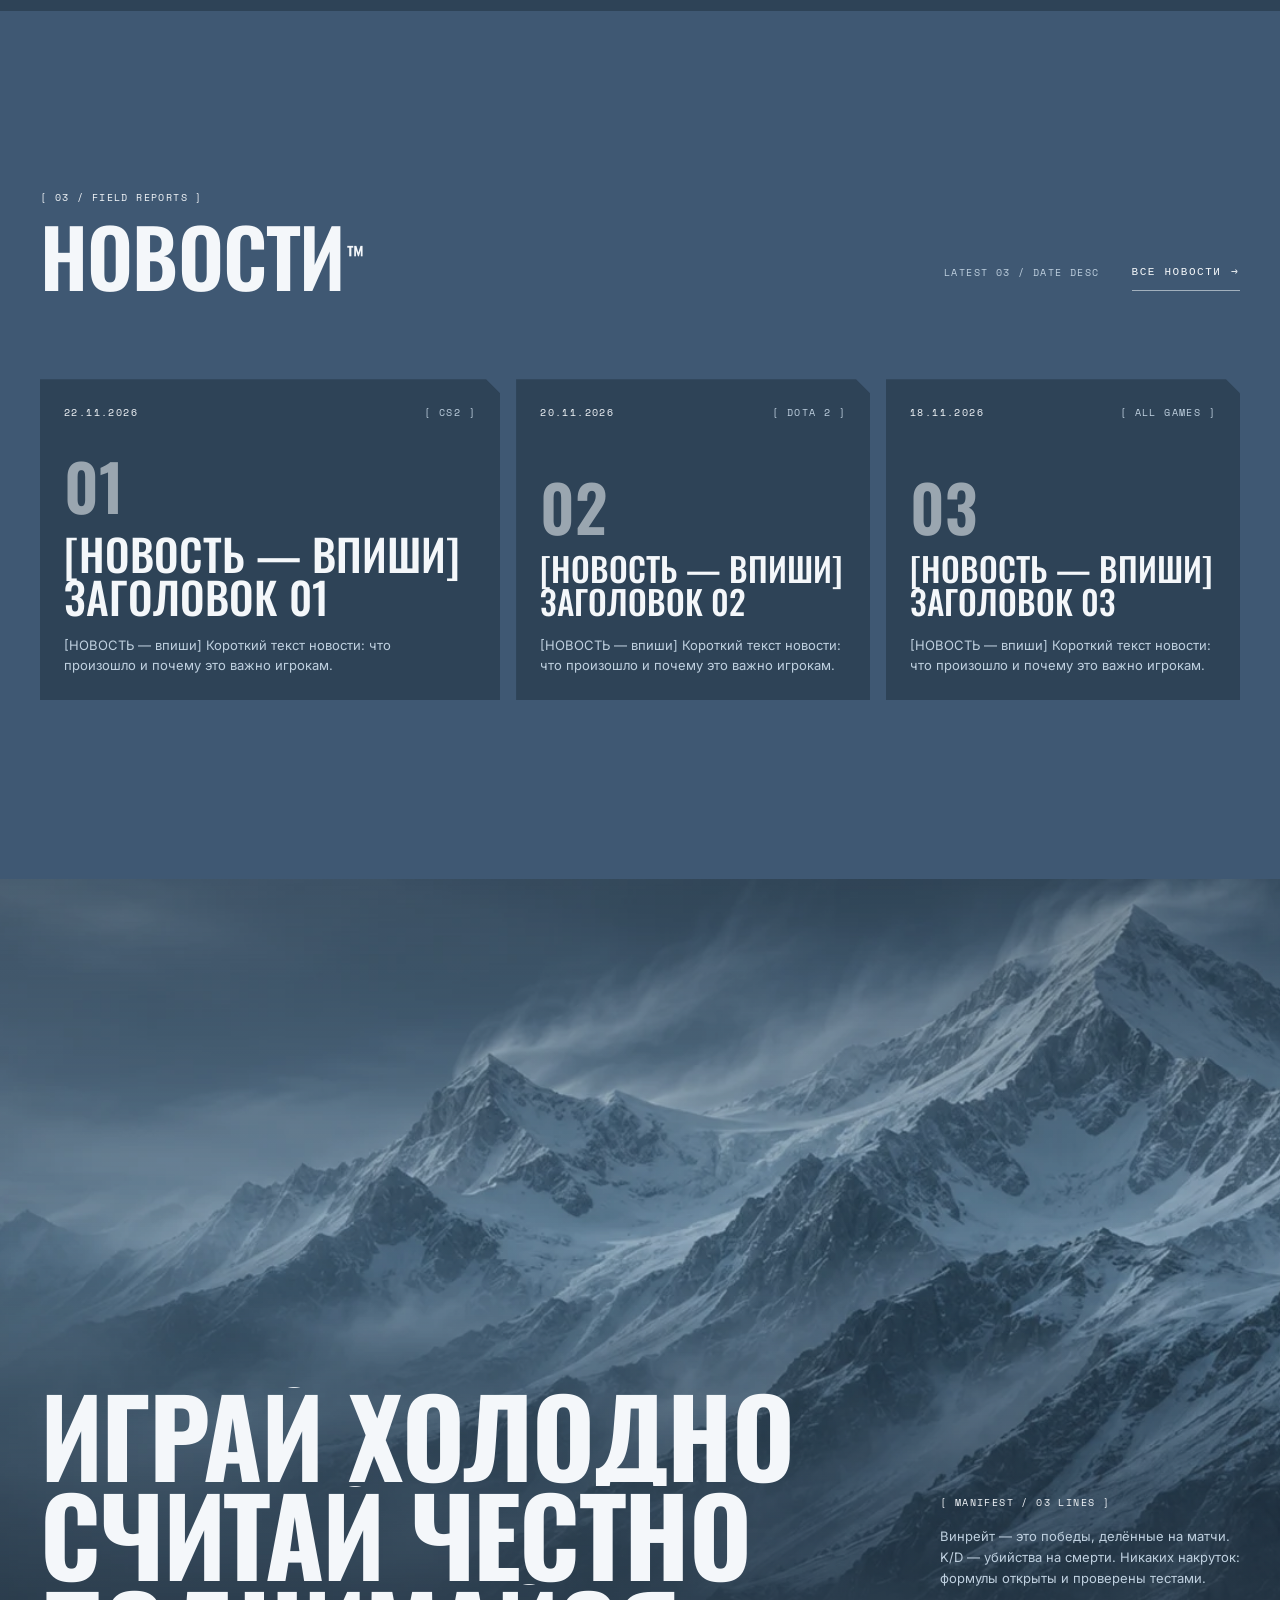
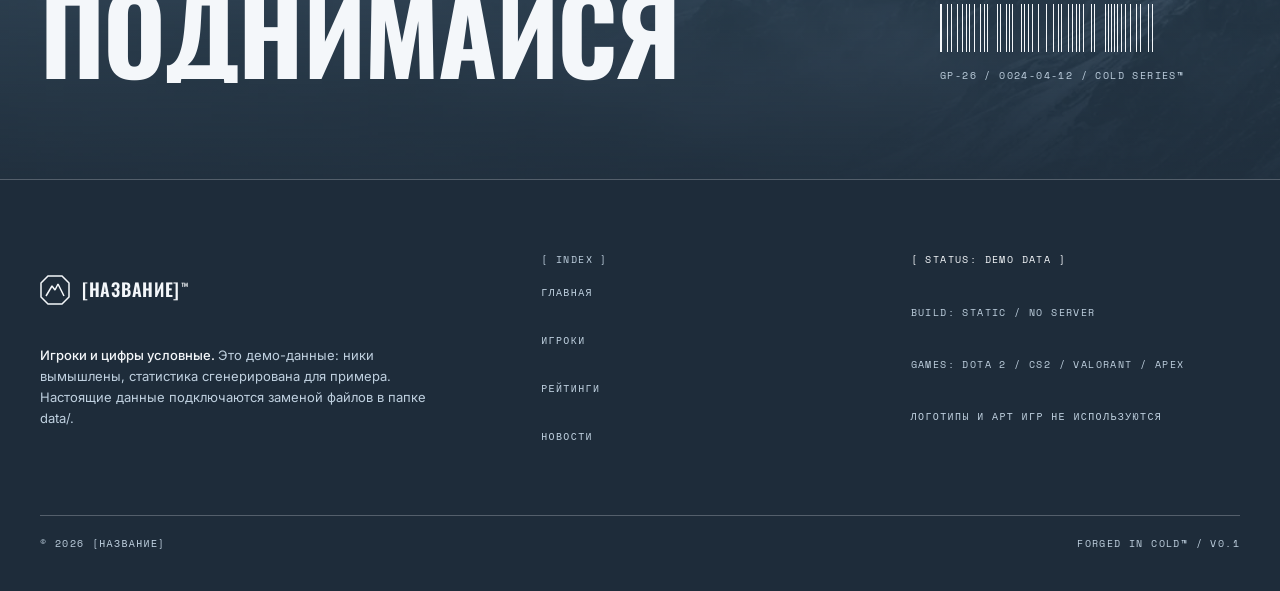
==== commit 787ccec7: "T03: сгенерированные картинки на главной Autopilot-Run: 2026-11-24-arctic-portfolio Requirements: G1" ====
--- a/index.html
+++ b/index.html
@@ -43,7 +43,7 @@
   </header>
 
   <main id="main" class="page">
-    <!-- HERO: слои глубины — горы → граффити-тег → передний хребет → контент -->
+    <!-- HERO: слои глубины — SVG-горы (запасной фон) → фото гор → граффити-тег → фигура → контент -->
     <section class="hero" aria-labelledby="hero-title">
       <div class="hero__layers" aria-hidden="true">
         <svg class="hero__mountains" data-parallax="0.18" viewBox="0 0 1600 900" preserveAspectRatio="xMidYMax slice" focusable="false">
@@ -71,6 +71,8 @@
           <path d="M470 520 L520 542 L500 548 L484 538 L462 553 L438 545 Z M1100 500 L1150 536 L1124 532 L1108 546 L1090 530 L1066 540 Z" fill="#DCE6EF" opacity=".7"/>
           <rect y="620" width="1600" height="160" fill="url(#mist)"/>
         </svg>
+
+        <img class="hero__photo" data-photo data-parallax="0.14" src="assets/img/hero.webp" width="1600" height="896" alt="Заснеженный горный хребет в холодной дымке" fetchpriority="high" decoding="async">
 
         <svg class="hero__tag" data-parallax="0.08" viewBox="0 0 1000 460" focusable="false">
           <defs>
@@ -111,6 +113,7 @@
           <path d="M420 60 L470 80 L455 86 L436 78 L410 90 L392 78 Z M1360 70 L1410 92 L1390 96 L1372 88 L1350 98 L1334 86 Z" fill="#8FA8BF" opacity=".6"/>
           <path d="M0 220 L200 190 L380 215 L620 175 L860 220 L1100 185 L1340 215 L1600 190 V300 H0Z" fill="#3F5873"/>
         </svg>
+        <img class="hero__figure" data-photo data-parallax="0.03" src="assets/img/hero-figure.webp" width="720" height="900" alt="Человек в зимней тех-экипировке: капюшон, балаклава и горнолыжная маска скрывают лицо" decoding="async">
       </div>
 
       <div class="container hero__content">
@@ -176,16 +179,16 @@
           <div class="section-head__aside" data-reveal>
             <span class="counter" aria-label="четыре игры"><span aria-hidden="true">01</span><span class="counter__line" aria-hidden="true"></span><span class="counter__total" aria-hidden="true">04</span></span>
             <div class="label-stack">
-              <span class="label">ТОЛЬКО НАЗВАНИЯ</span>
+              <span class="label">ОБЛОЖКИ — НАСТРОЕНИЕ ЖАНРА</span>
               <span class="label">БЕЗ ЛОГОТИПОВ И АРТА</span>
             </div>
           </div>
         </div>
         <ul class="games-grid" data-games-list>
-          <li><a class="game-card card-chamfer card-chamfer--light" href="rankings.html?game=dota2"><span class="game-card__name">Dota 2</span></a></li>
-          <li><a class="game-card card-chamfer card-chamfer--light" href="rankings.html?game=cs2"><span class="game-card__name">CS2</span></a></li>
-          <li><a class="game-card card-chamfer card-chamfer--light" href="rankings.html?game=valorant"><span class="game-card__name">Valorant</span></a></li>
-          <li><a class="game-card card-chamfer card-chamfer--light" href="rankings.html?game=apex"><span class="game-card__name">Apex Legends</span></a></li>
+          <li><a class="game-card card-chamfer card-chamfer--light" href="rankings.html?game=dota2"><img class="game-card__cover" data-photo src="assets/img/dota2.webp" width="800" height="600" alt="Арена в снежной долине: ледяная река и три тропы — настроение MOBA" loading="lazy" decoding="async"><span class="game-card__name">Dota 2</span></a></li>
+          <li><a class="game-card card-chamfer card-chamfer--light" href="rankings.html?game=cs2"><img class="game-card__cover" data-photo src="assets/img/cs2.webp" width="800" height="600" alt="Пустой бетонный коридор заброшенного цеха в инее — настроение тактического шутера" loading="lazy" decoding="async"><span class="game-card__name">CS2</span></a></li>
+          <li><a class="game-card card-chamfer card-chamfer--light" href="rankings.html?game=valorant"><img class="game-card__cover" data-photo src="assets/img/valorant.webp" width="800" height="600" alt="Геометрическая площадь со светящимся энергобарьером — настроение тактического шутера с героями" loading="lazy" decoding="async"><span class="game-card__name">Valorant</span></a></li>
+          <li><a class="game-card card-chamfer card-chamfer--light" href="rankings.html?game=apex"><img class="game-card__cover" data-photo src="assets/img/apex.webp" width="800" height="600" alt="Ледяная пустошь, на горизонте смыкается штормовое кольцо — настроение батл-рояля" loading="lazy" decoding="async"><span class="game-card__name">Apex Legends</span></a></li>
         </ul>
       </div>
     </section>
@@ -232,6 +235,7 @@
           </g>
           <path d="M0 720 L300 660 L560 700 L860 640 L1180 700 L1600 650 V900 H0Z" fill="#2E4357"/>
         </svg>
+        <img class="manifest__photo" data-photo data-parallax="-0.06" src="assets/img/manifest.webp" width="1600" height="896" alt="Острые заснеженные вершины, с гребня ветер срывает снег" loading="lazy" decoding="async">
       </div>
       <div class="container manifest__content">
         <h2 class="manifest__title reveal-lines" id="manifest-title">
--- a/css/home.css
+++ b/css/home.css
@@ -1,4 +1,9 @@
 /* home.css — только главная: hero, топ игроков, карточки игр, новости, манифест. */
+
+/* Сгенерированные фото (assets/img). Если файл не загрузился — прячем, под ним остаётся SVG-запасной фон.
+   color: transparent прячет текст alt у битой картинки до того, как скрипт поставит .is-broken. */
+img[data-photo] { color: transparent; }
+img[data-photo].is-broken { display: none; }
 
 /* ---------- HERO ---------- */
 .hero {
@@ -8,11 +13,22 @@
   background: var(--bg-deep);
 }
 .hero__layers { position: absolute; inset: 0; z-index: 0; pointer-events: none; }
-.hero__mountains, .hero__ridge { position: absolute; left: 0; width: 100%; }
+.hero__mountains, .hero__ridge { position: absolute; left: 0; width: 100%; z-index: 0; }
 .hero__mountains { top: 0; height: 100%; }
+/* Слои: SVG-горы и хребет (запас) → фото гор → тег → фигура → затемнение → контент */
+.hero__photo {
+  position: absolute; z-index: 1; left: 0; top: -4%;
+  width: 100%; height: 108%; max-width: none;
+  object-fit: cover; object-position: 65% 60%;
+}
+.hero__figure {
+  position: absolute; z-index: 3; bottom: 0; right: max(0px, calc((100vw - 1320px) / 2));
+  height: 92%; width: auto; max-width: none;
+  object-fit: contain; object-position: right bottom;
+}
 .hero__ridge { bottom: -1px; height: 34%; min-height: 140px; }
 .hero__tag {
-  position: absolute; z-index: 1;
+  position: absolute; z-index: 2;
   right: -4%; top: 22%;
   width: min(92vw, 1040px);
   max-width: none;
@@ -21,17 +37,16 @@
   transform-origin: 60% 50%;
 }
 .hero__tag { rotate: -6deg; }
-.hero__ridge { z-index: 2; }
-/* Затемнение снизу и слева — под текстом контраст AA */
+/* Затемнение снизу и слева — под текстом контраст AA поверх светлого фото */
 .hero__layers::after {
-  content: ""; position: absolute; inset: 0; z-index: 3;
+  content: ""; position: absolute; inset: 0; z-index: 4;
   background:
-    linear-gradient(90deg, rgba(30, 44, 58, .72) 0%, rgba(30, 44, 58, .25) 55%, rgba(30, 44, 58, 0) 80%),
-    linear-gradient(0deg, rgba(46, 67, 87, .95) 0%, rgba(46, 67, 87, 0) 42%);
+    linear-gradient(90deg, rgba(30, 44, 58, .86) 0%, rgba(30, 44, 58, .55) 45%, rgba(30, 44, 58, 0) 78%),
+    linear-gradient(0deg, rgba(46, 67, 87, .96) 0%, rgba(46, 67, 87, .4) 30%, rgba(46, 67, 87, 0) 55%);
 }
 
 .hero__content {
-  position: relative; z-index: 4;
+  position: relative; z-index: 5;
   display: grid; grid-template-rows: auto 1fr auto auto; gap: 32px;
   padding-top: clamp(40px, 7vw, 88px);
   padding-bottom: clamp(32px, 5vw, 56px);
@@ -68,6 +83,12 @@
 }
 @media (max-width: 767.98px) {
   .hero__tag { top: 30%; right: -18%; width: 128vw; }
+  .hero__figure { height: 68%; right: -22%; opacity: .9; }
+  .hero__layers::after {
+    background:
+      linear-gradient(90deg, rgba(30, 44, 58, .82) 0%, rgba(30, 44, 58, .6) 60%, rgba(30, 44, 58, .3) 100%),
+      linear-gradient(0deg, rgba(46, 67, 87, .96) 0%, rgba(46, 67, 87, .5) 35%, rgba(46, 67, 87, 0) 60%);
+  }
 }
 
 /* ---------- ТОП ИГРОКОВ ---------- */
@@ -122,6 +143,12 @@
   color: var(--ink-soft); transition: transform .6s var(--ease);
 }
 .game-card:hover .game-card__art { transform: scale(1.04); }
+.game-card__cover {
+  align-self: center; width: 100%; height: auto; aspect-ratio: 4 / 3; object-fit: cover;
+  clip-path: polygon(0 0, calc(100% - 14px) 0, 100% 14px, 100% 100%, 0 100%);
+  transition: transform .6s var(--ease);
+}
+.game-card:hover .game-card__cover { transform: scale(1.03); }
 .game-card__name {
   font-family: var(--font-display); font-weight: 600; text-transform: uppercase;
   font-size: clamp(34px, 4vw, 48px); line-height: .9; letter-spacing: -.01em; overflow-wrap: anywhere;
@@ -164,7 +191,8 @@
   background: var(--ice-900);
 }
 .manifest__layers { position: absolute; inset: 0; z-index: 0; }
-.manifest__mountains { width: 100%; height: 115%; position: absolute; top: -5%; left: 0; }
+.manifest__mountains, .manifest__photo { width: 100%; height: 115%; position: absolute; top: -5%; left: 0; max-width: none; }
+.manifest__photo { object-fit: cover; object-position: 70% 40%; }
 .manifest__layers::after {
   content: ""; position: absolute; inset: 0;
   background: linear-gradient(0deg, rgba(30, 44, 58, .9) 0%, rgba(30, 44, 58, .2) 60%, rgba(30, 44, 58, .5) 100%);
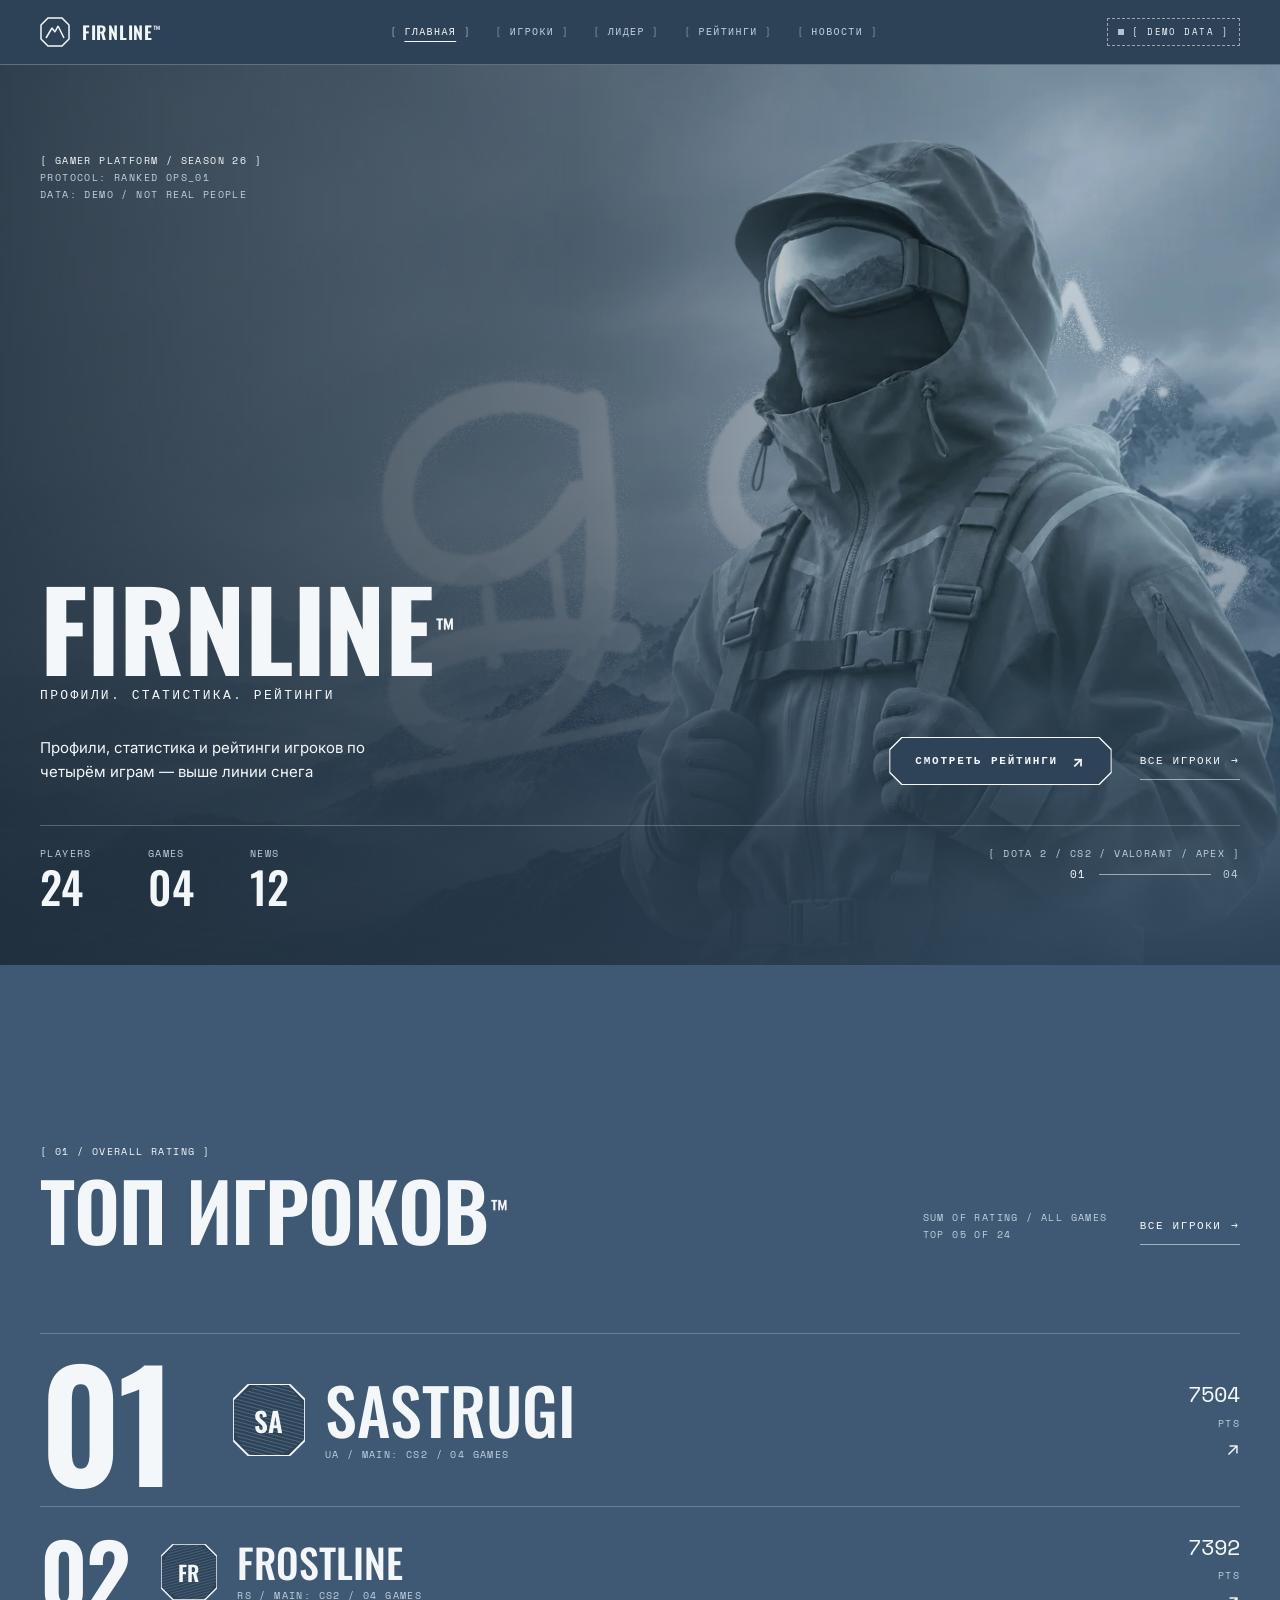
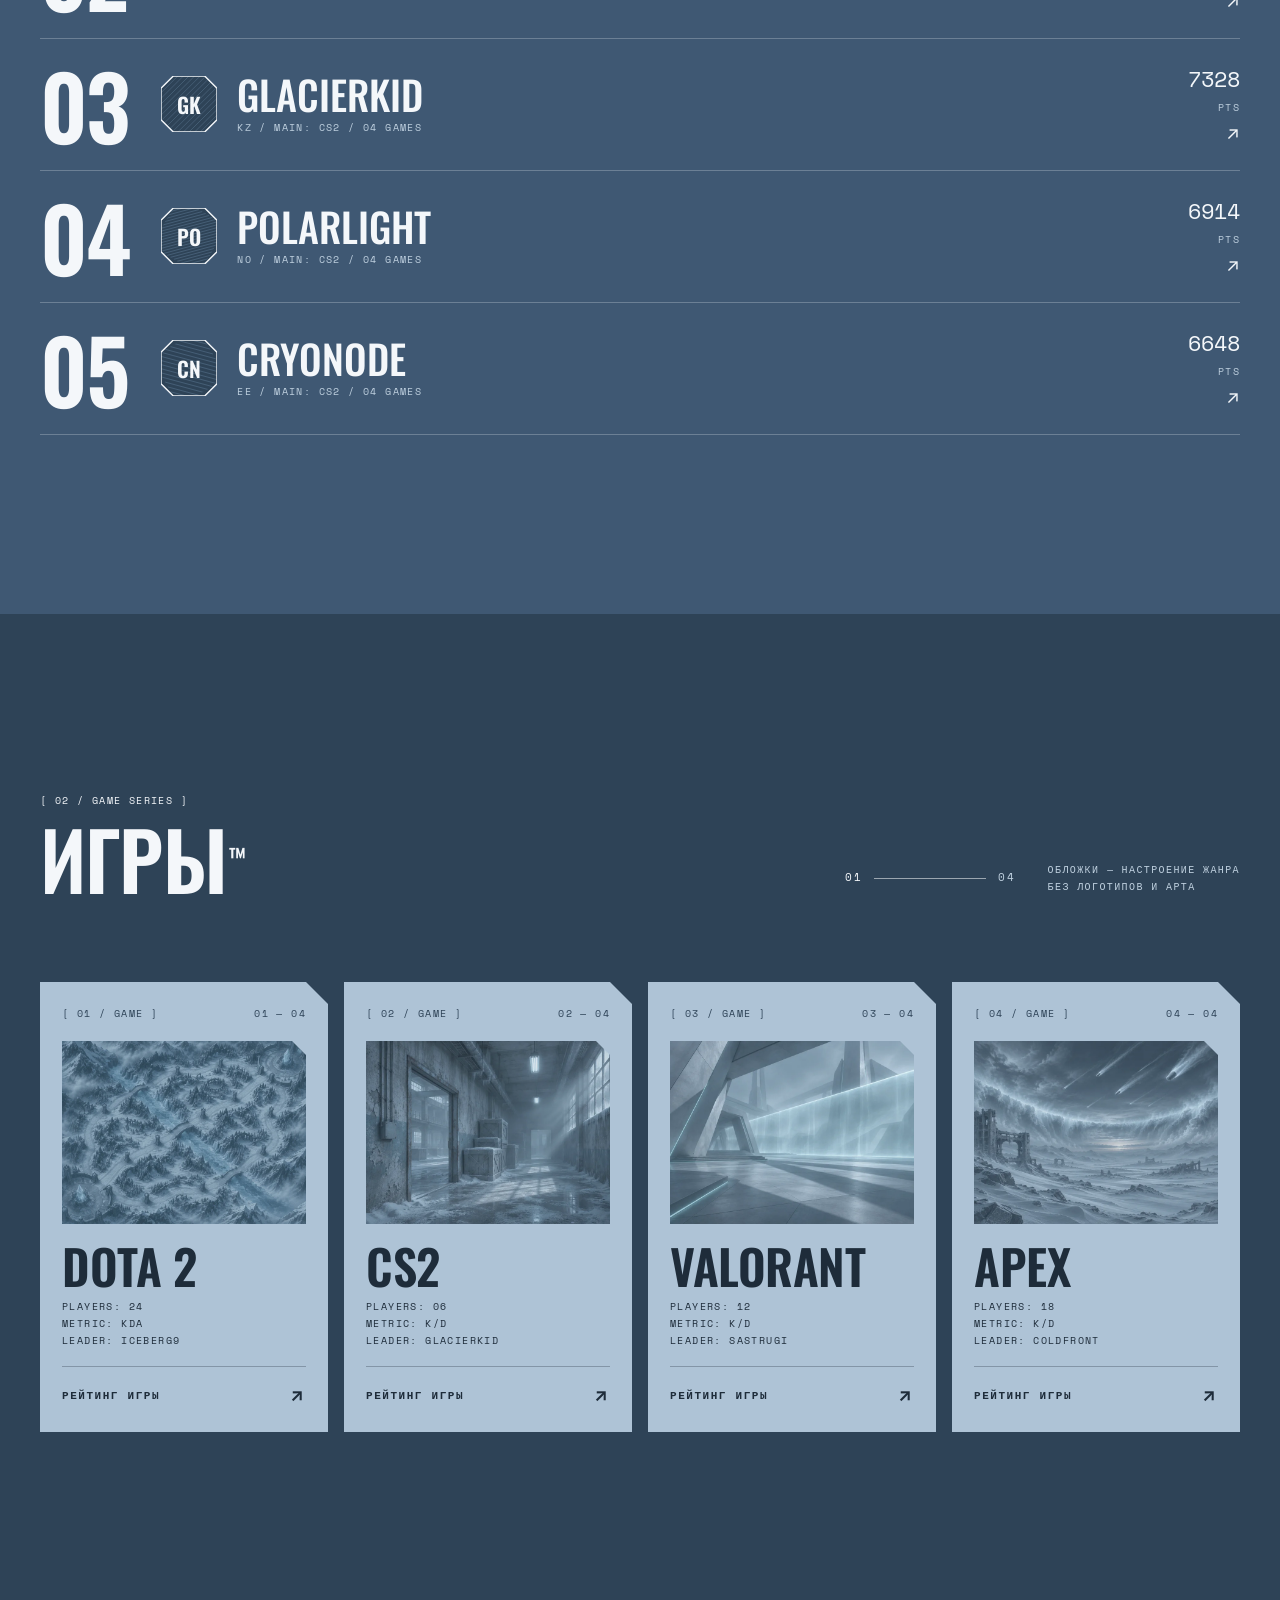
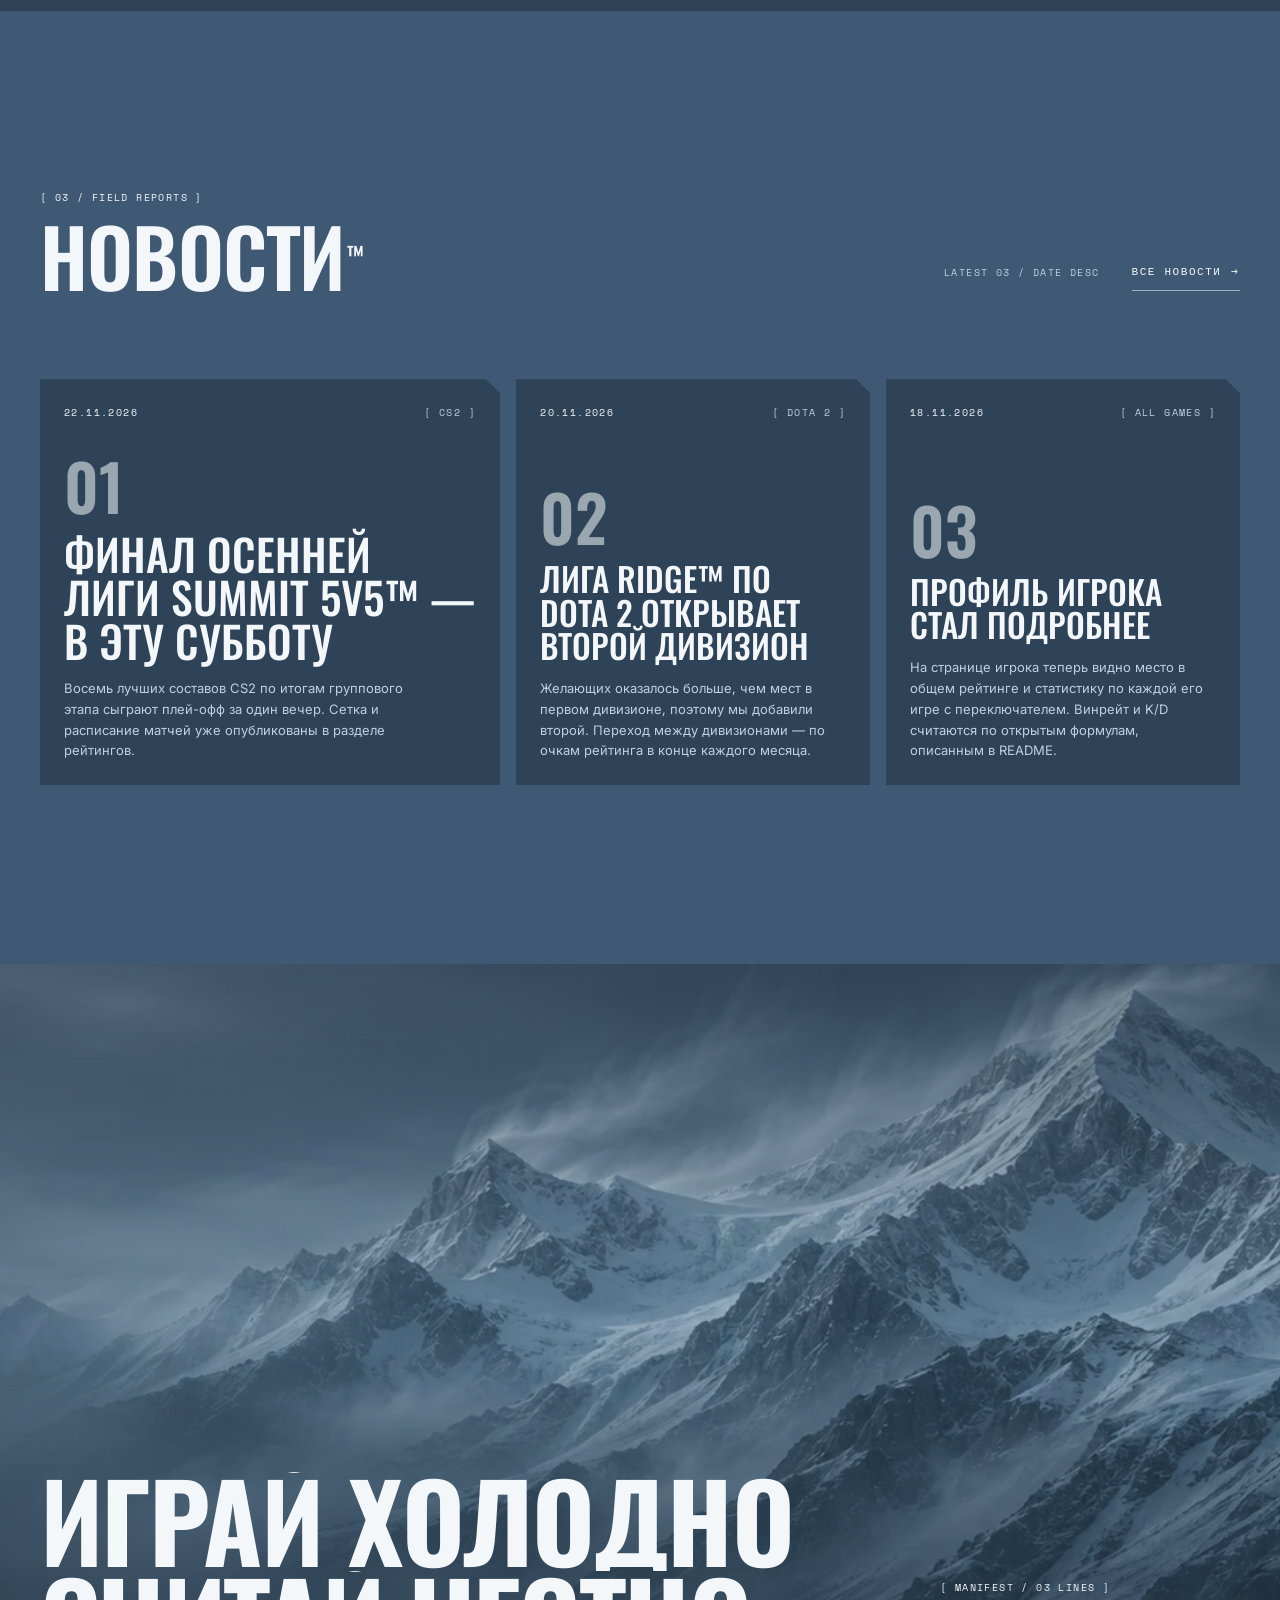
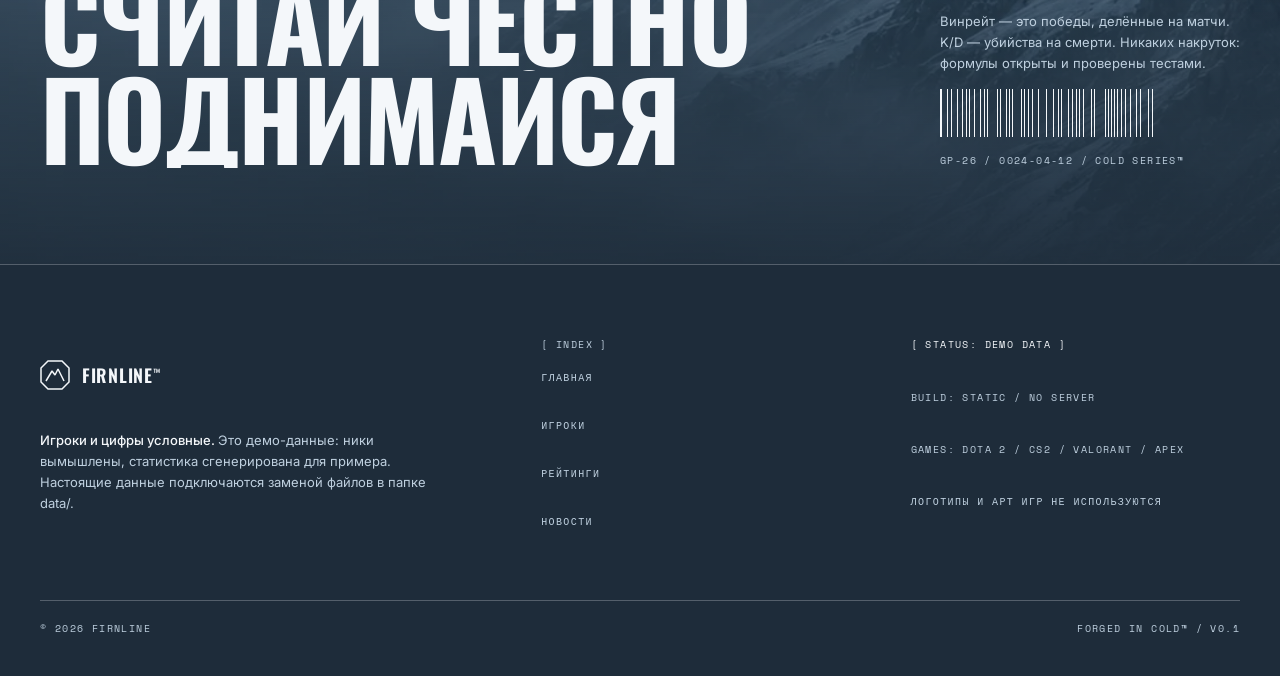
==== commit e0c7e8e4: "F2: название Firnline и тексты новостей Autopilot-Run: 2026-11-24-arctic-portfolio Requirements: G11" ====
--- a/index.html
+++ b/index.html
@@ -3,7 +3,7 @@
 <head>
   <meta charset="utf-8">
   <meta name="viewport" content="width=device-width, initial-scale=1">
-  <title>[НАЗВАНИЕ] — платформа для геймеров</title>
+  <title>Firnline — платформа для геймеров</title>
   <meta name="description" content="Профили игроков, статистика, рейтинги и новости по Dota 2, CS2, Valorant и Apex Legends. Демо-данные.">
   <meta name="theme-color" content="#2E4357">
   <link rel="icon" href="data:image/svg+xml,%3Csvg xmlns='http://www.w3.org/2000/svg' viewBox='0 0 30 30'%3E%3Crect width='30' height='30' fill='%232E4357'/%3E%3Cpath d='M6 21 L12 11 L15 15 L18 9 L24 21' fill='none' stroke='%23F4F7FA' stroke-width='2'/%3E%3C/svg%3E">
@@ -12,7 +12,7 @@
   <link href="https://fonts.googleapis.com/css2?family=Oswald:wght@500;600;700&family=Space+Mono:wght@400;700&family=Inter:wght@400;500&display=swap" rel="stylesheet">
   <link rel="stylesheet" href="css/arctic.css">
   <link rel="stylesheet" href="css/home.css">
-  <script>document.documentElement.classList.add("js");</script>
+  <script>(function (d) { d.classList.add("js"); document.addEventListener("DOMContentLoaded", function () { if (!d.classList.contains("gp-mounted")) d.classList.remove("js"); }); })(document.documentElement);</script>
   <script defer src="data/site.js"></script>
   <script defer src="data/games.js"></script>
   <script defer src="data/players.js"></script>
@@ -29,7 +29,7 @@
 
   <header data-gp-header class="site-header">
     <div class="container site-header__bar">
-      <a class="logo" href="index.html"><span class="logo__name">[НАЗВАНИЕ]</span></a>
+      <a class="logo" href="index.html"><span class="logo__name">Firnline</span></a>
       <nav class="nav" aria-label="Основное меню">
         <ul class="nav__list">
           <li><a class="nav__link" href="index.html" aria-current="page">[ Главная ]</a></li>
@@ -124,7 +124,7 @@
         </div>
 
         <h1 class="h-mega hero__title reveal-lines" id="hero-title">
-          <span class="line-mask"><span><span data-site-name>[НАЗВАНИЕ]</span><span class="tm" aria-hidden="true">™</span></span></span>
+          <span class="line-mask"><span><span data-site-name>Firnline</span><span class="tm" aria-hidden="true">™</span></span></span>
           <span class="line-mask hero__title-sub" style="--i:1"><span>Профили. Статистика. Рейтинги</span></span>
         </h1>
 
